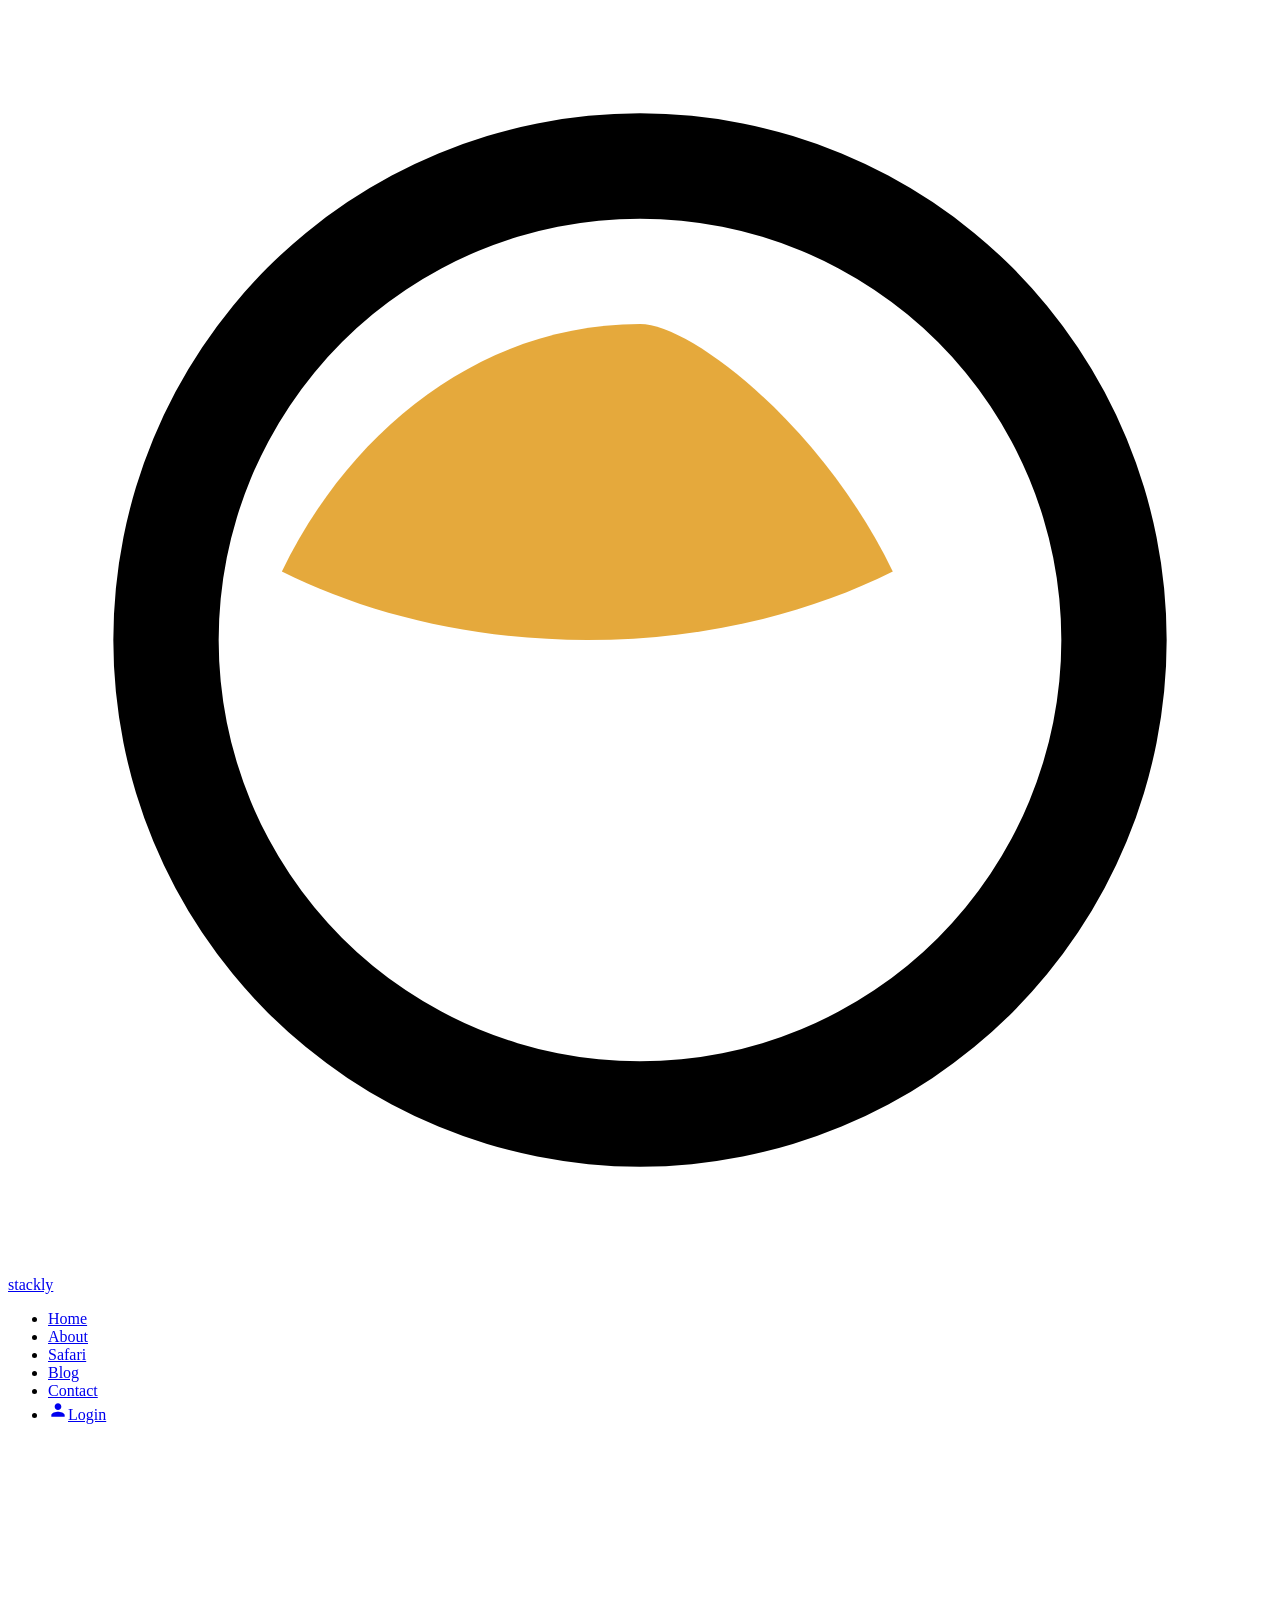
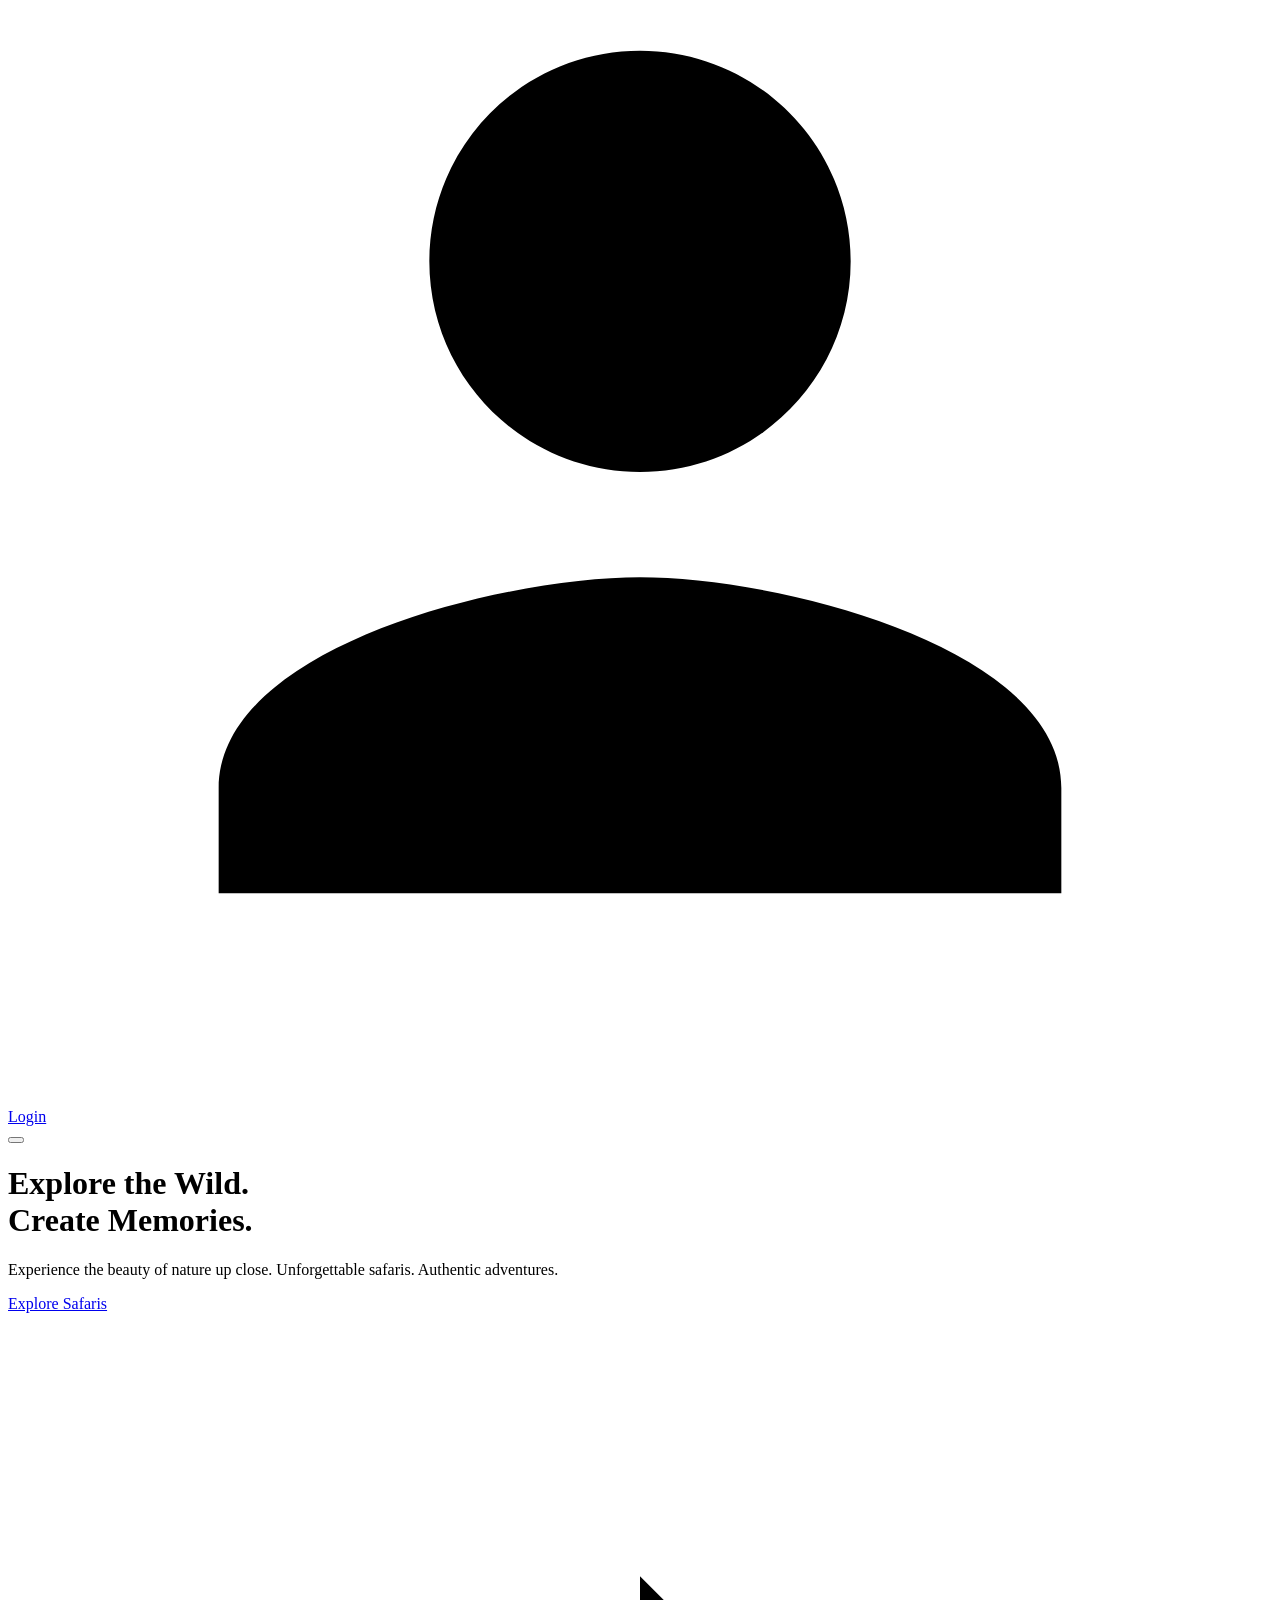
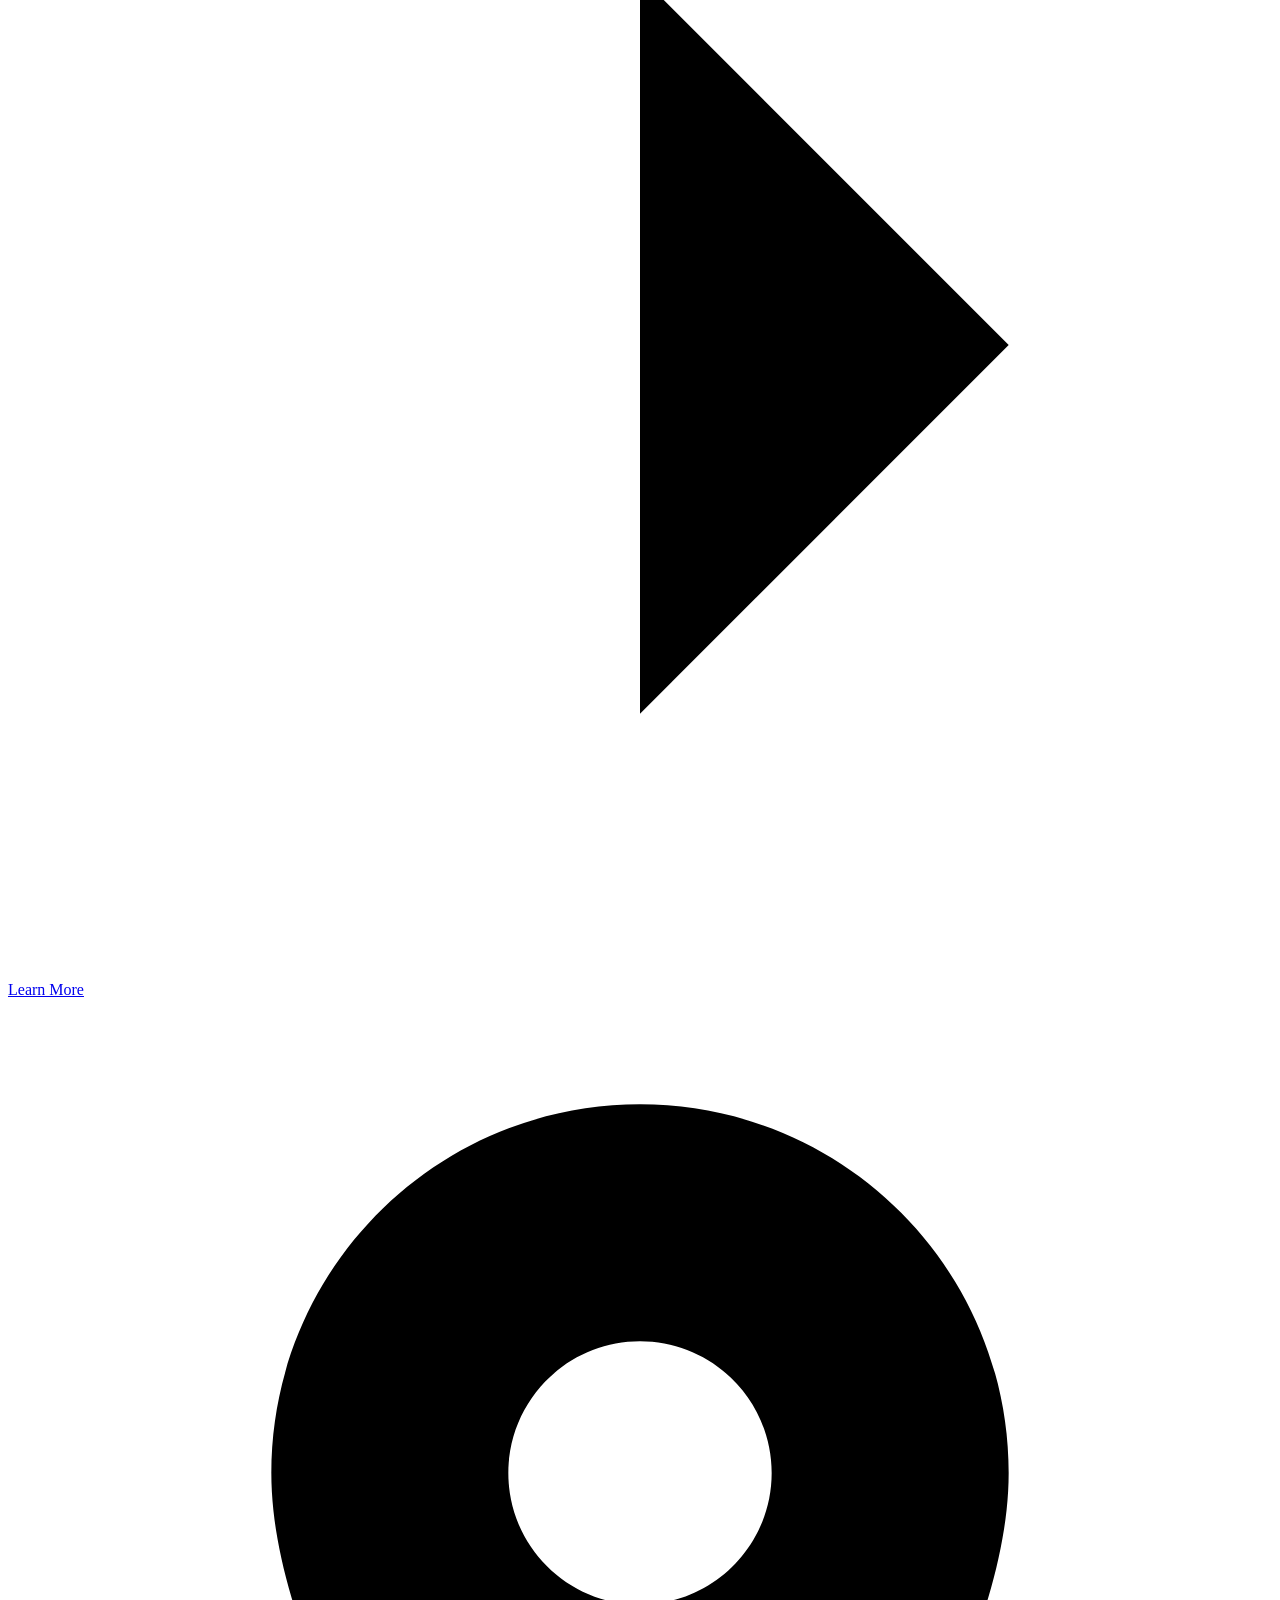
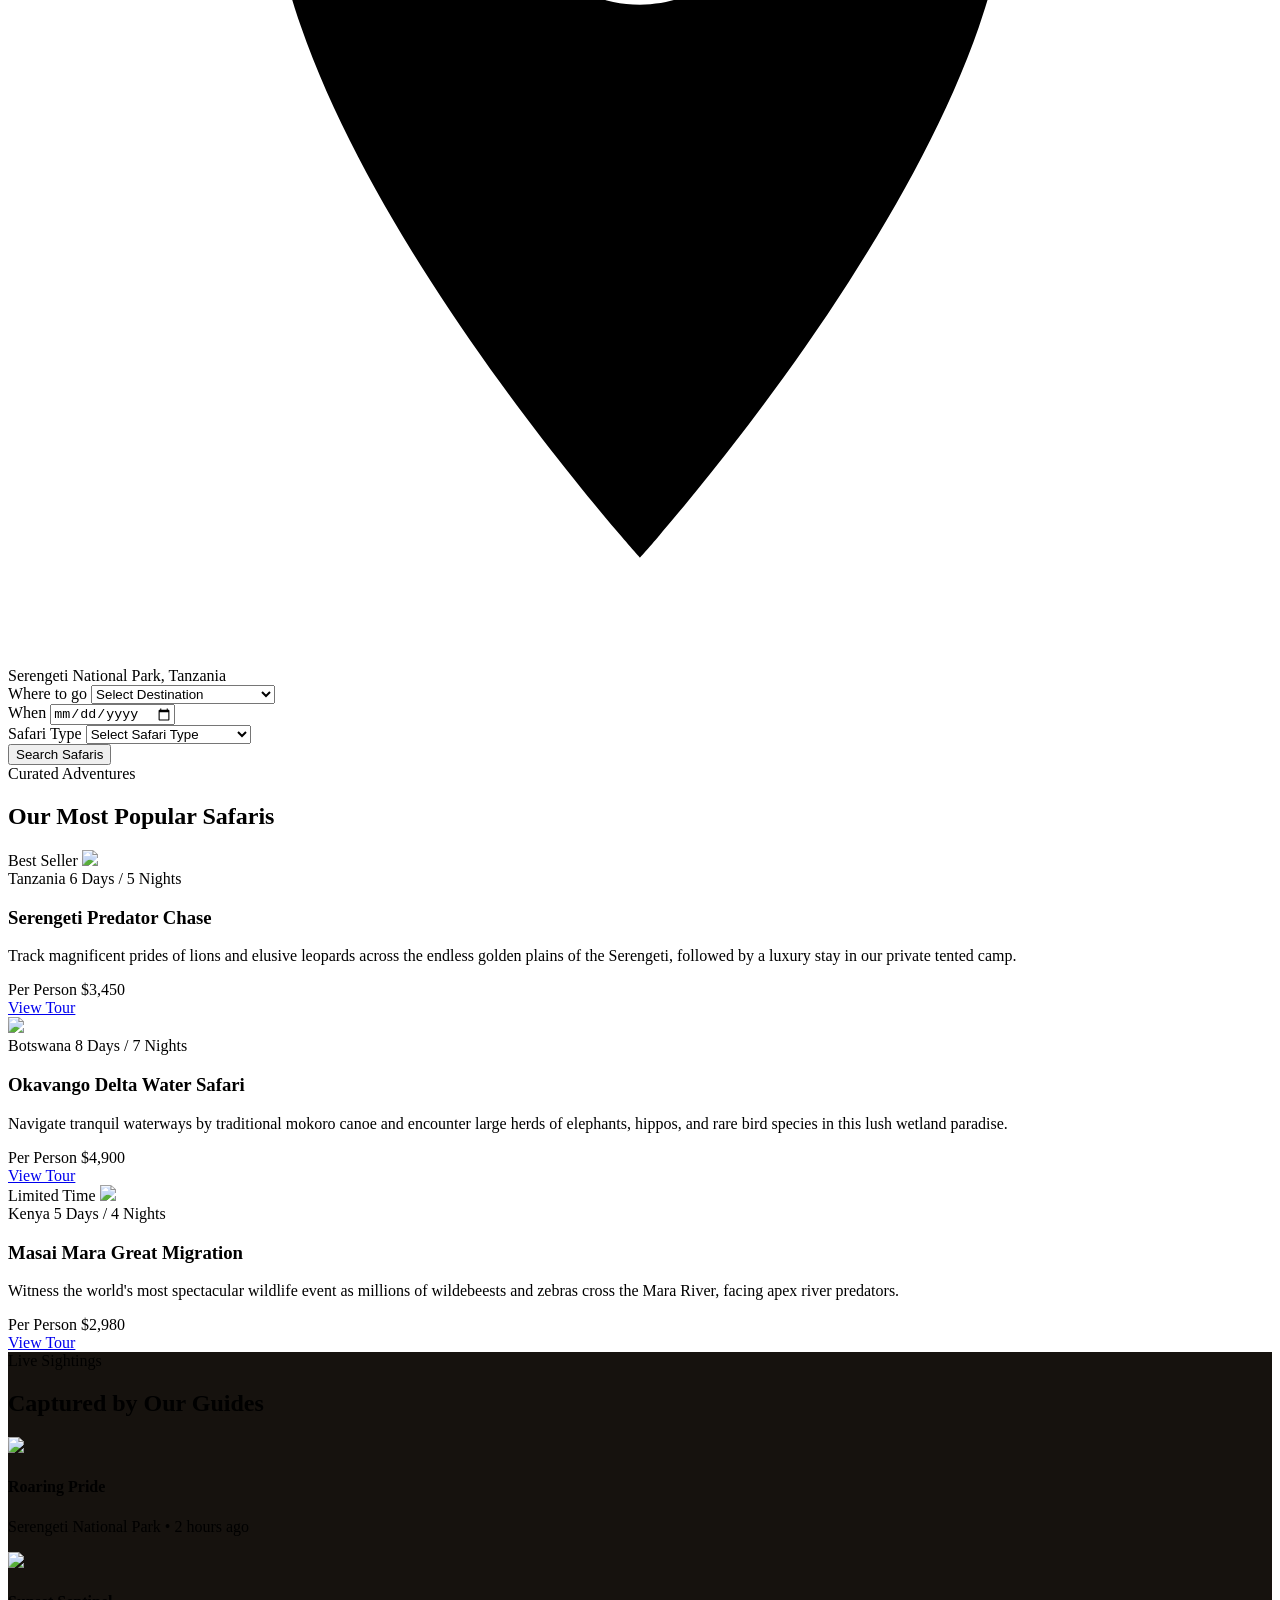
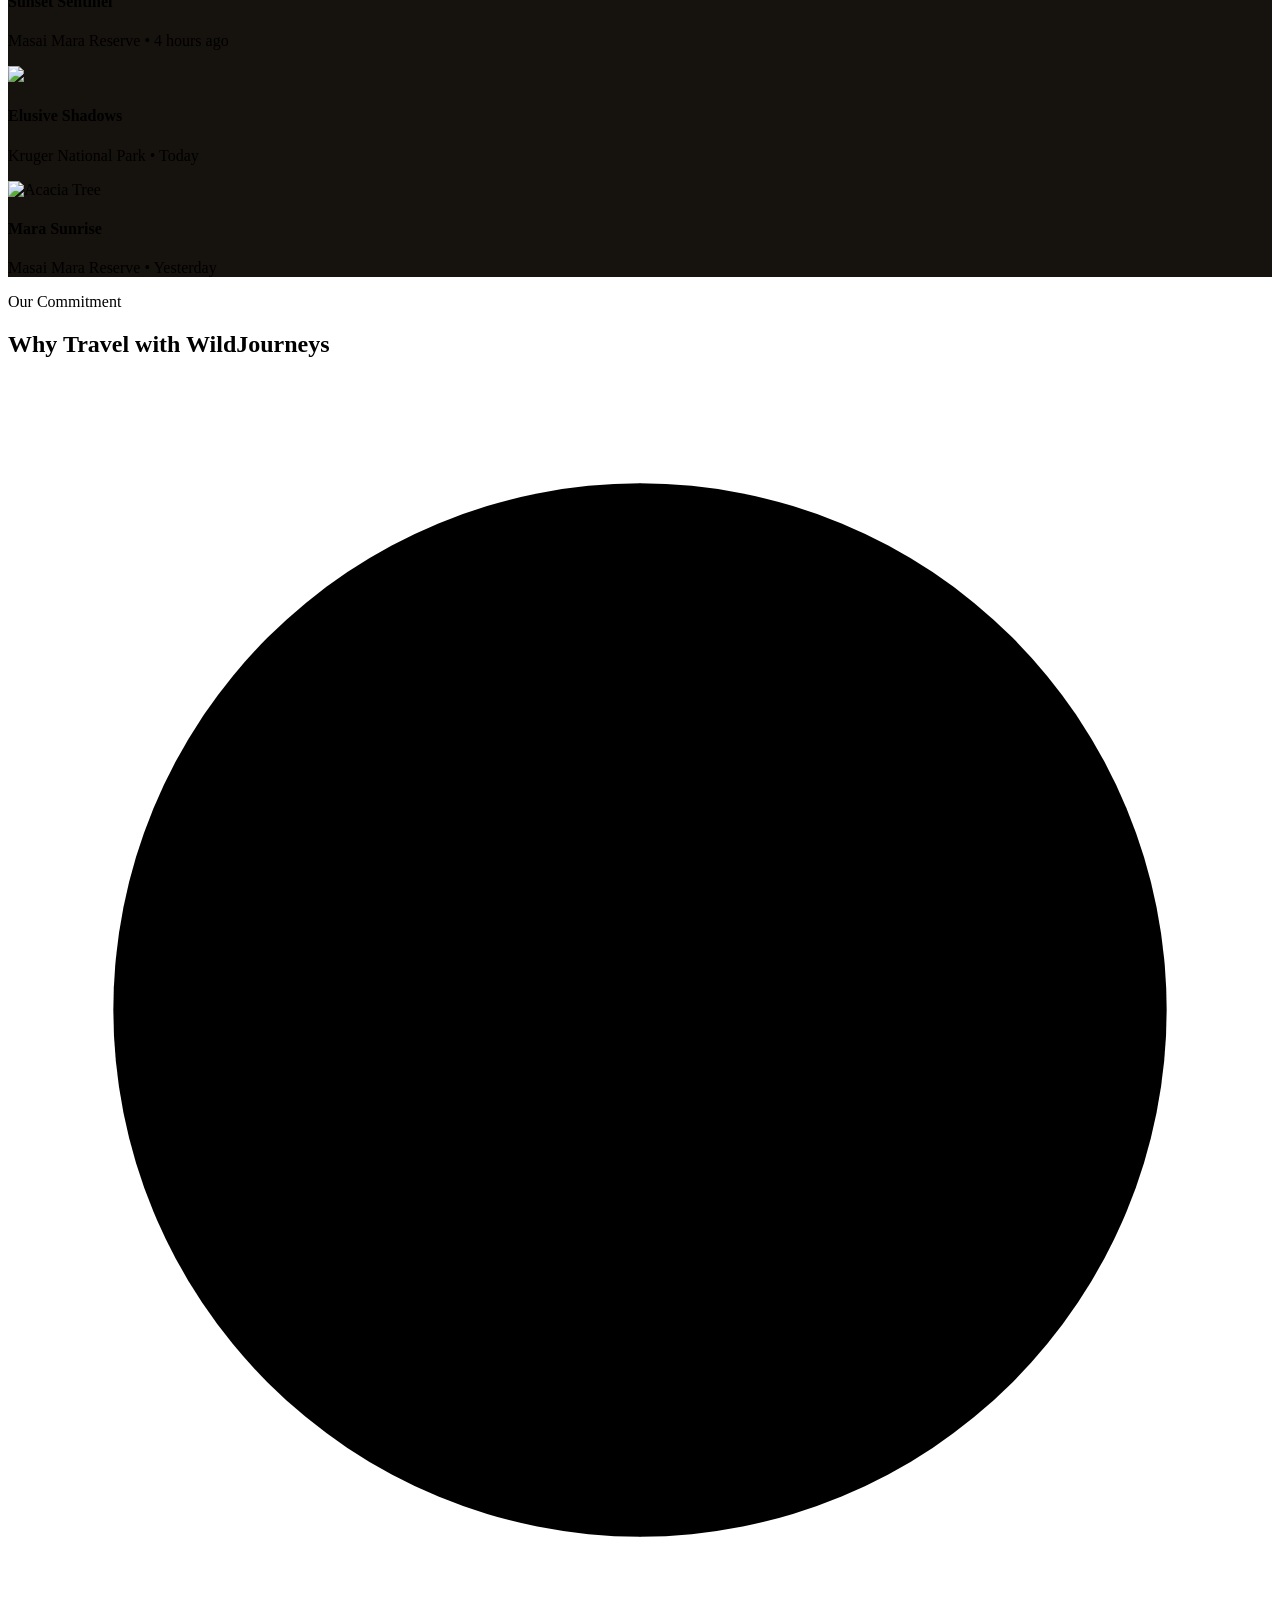
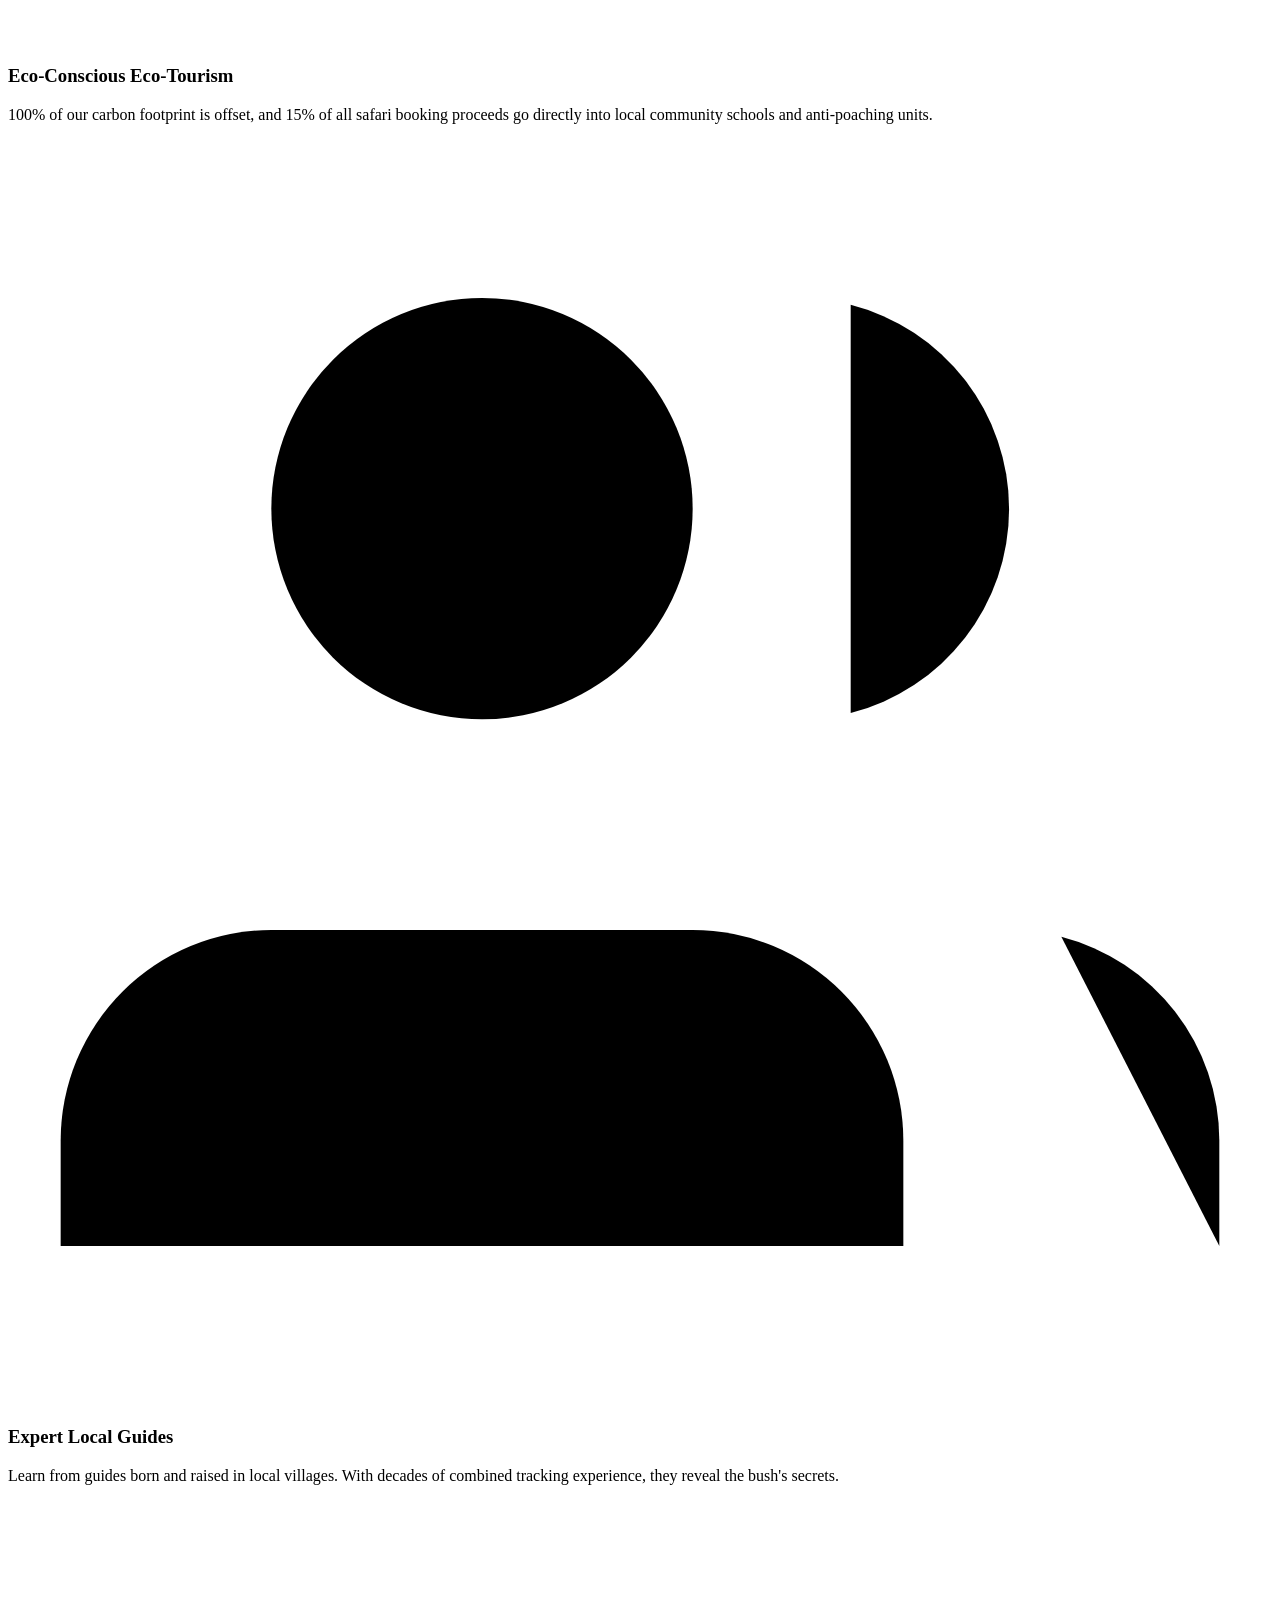
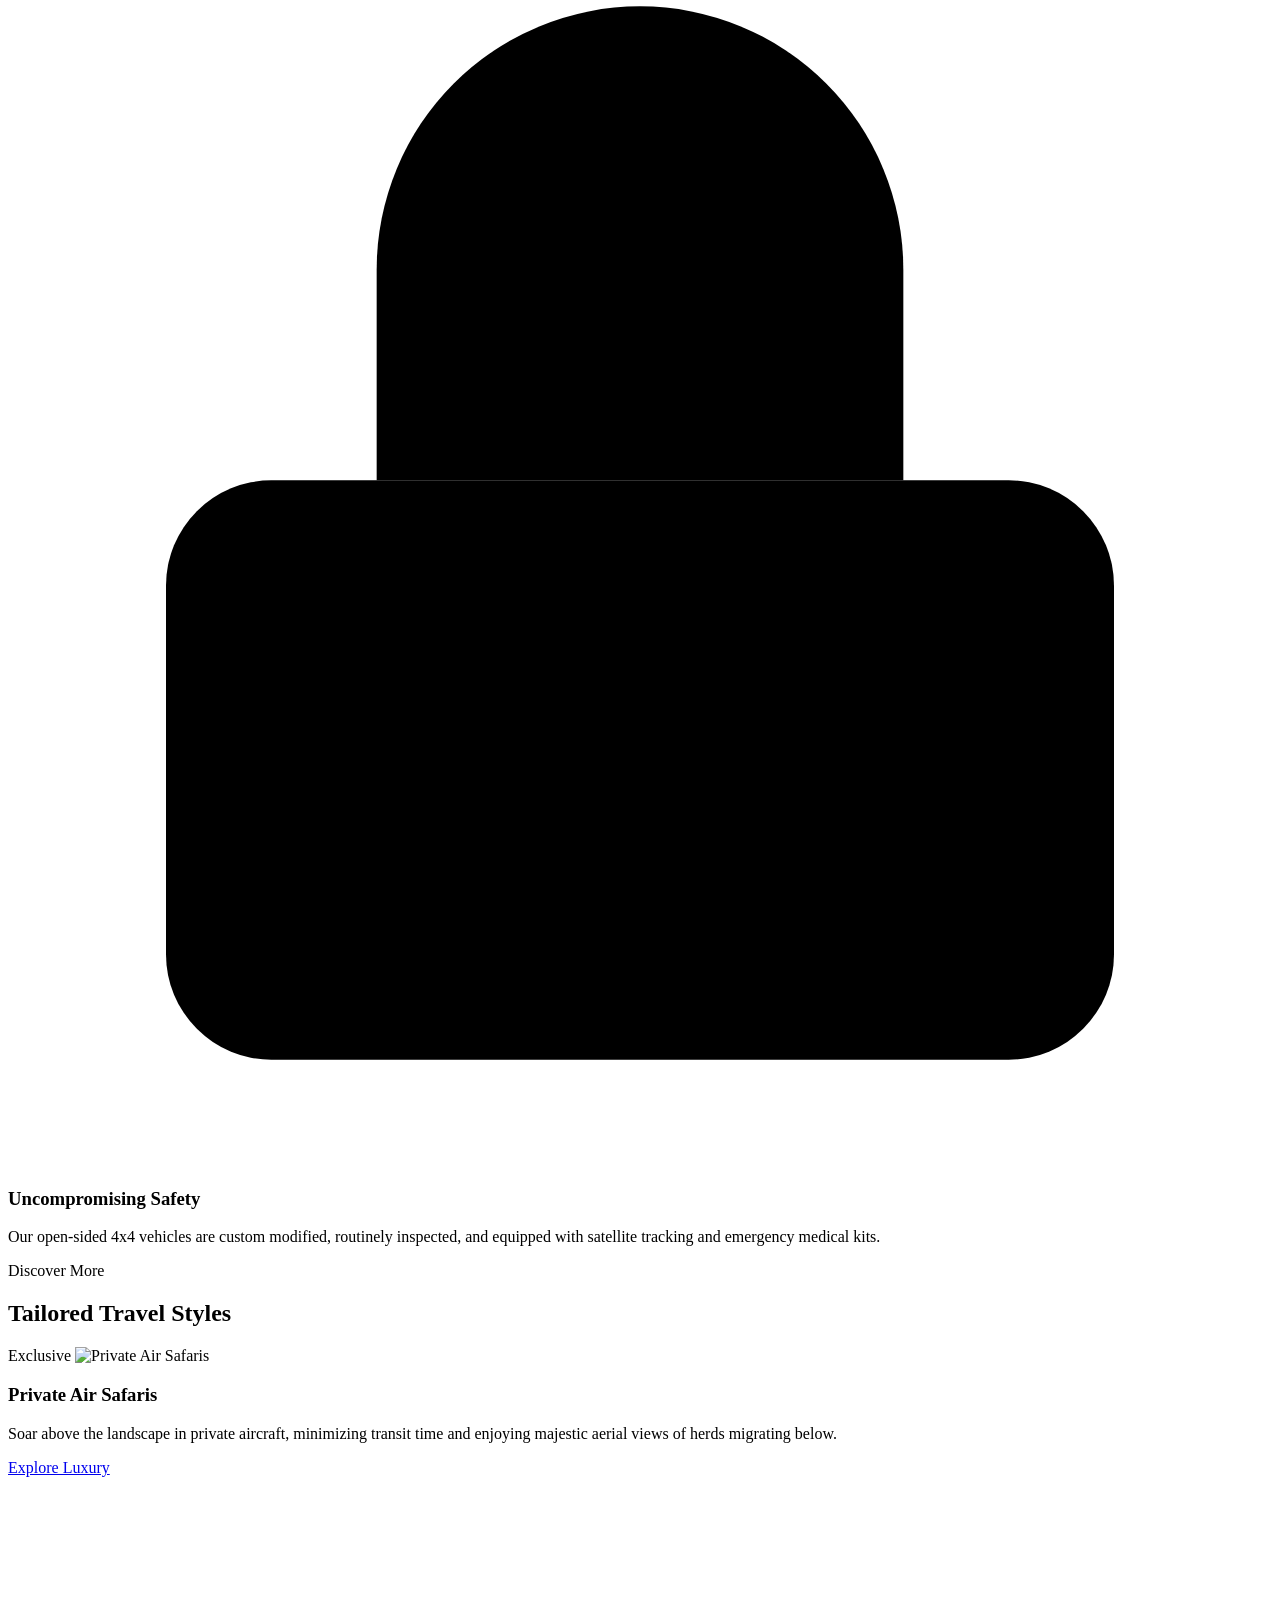
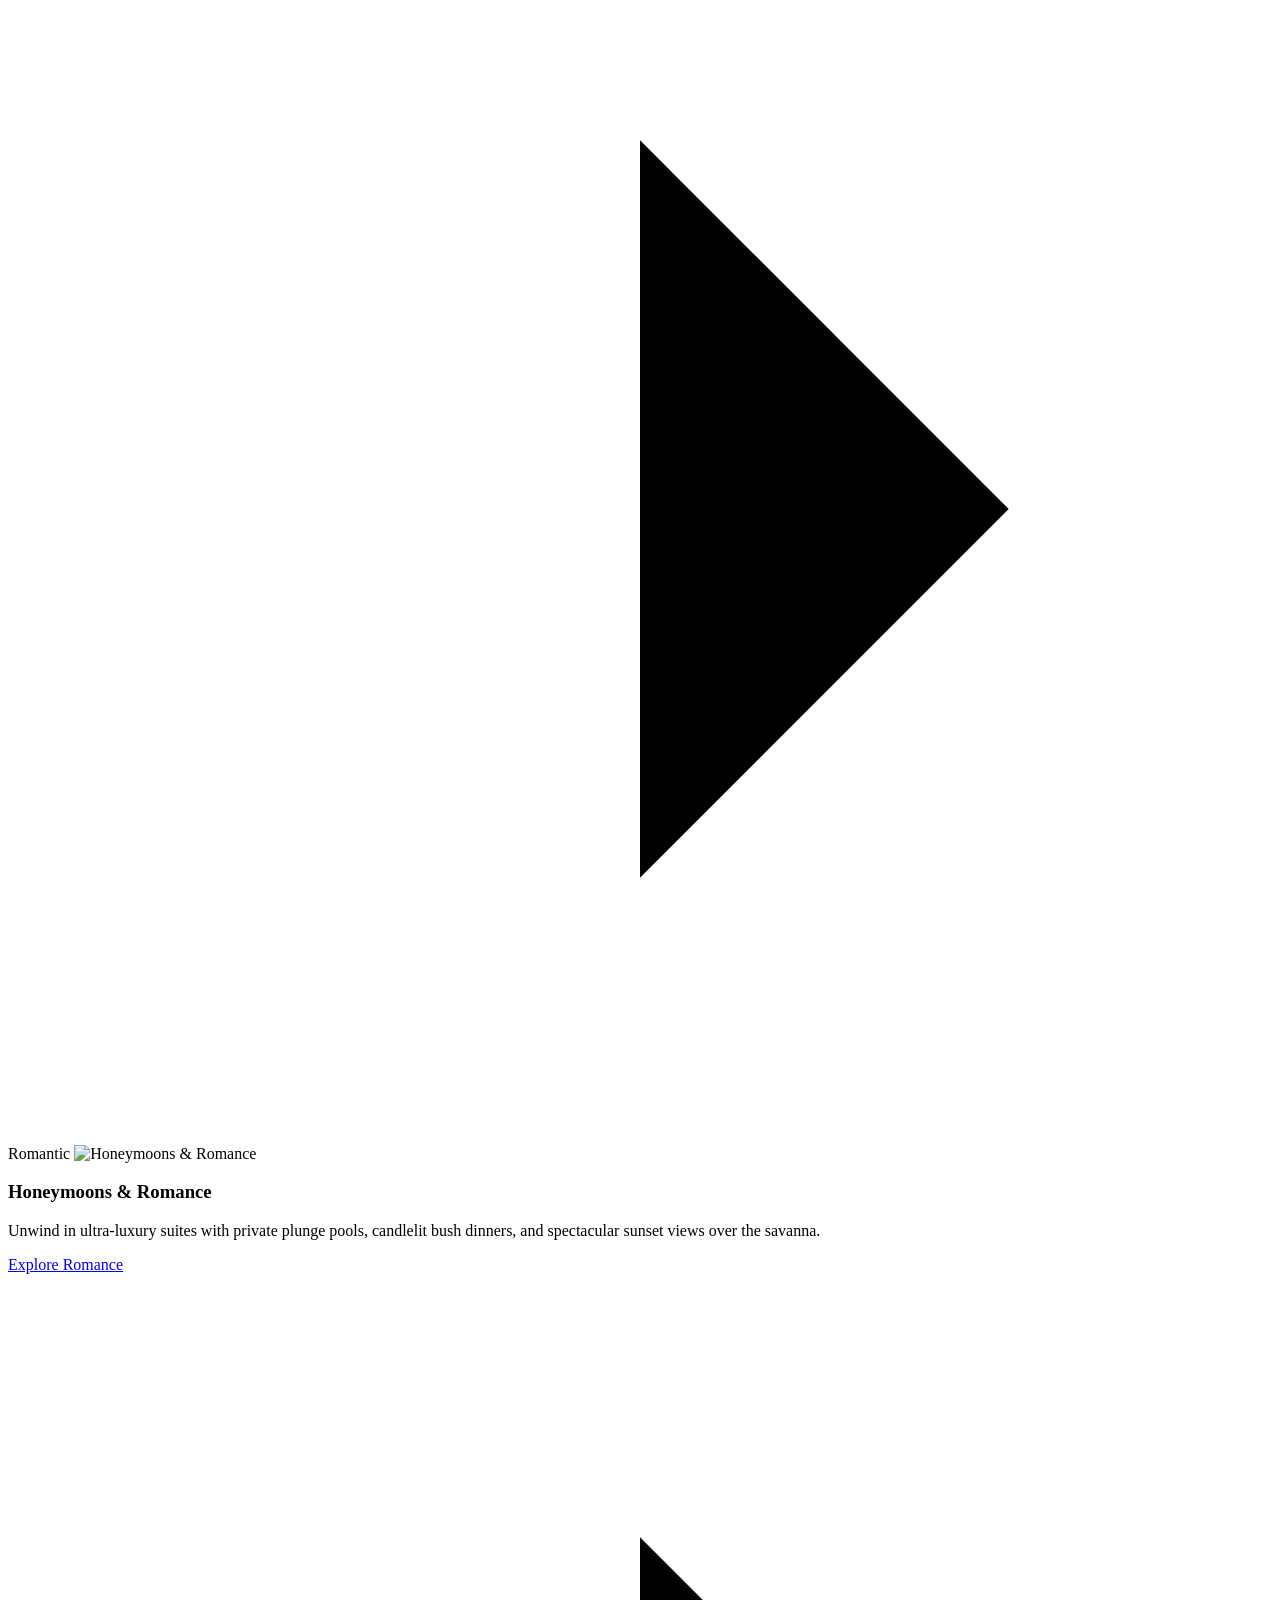
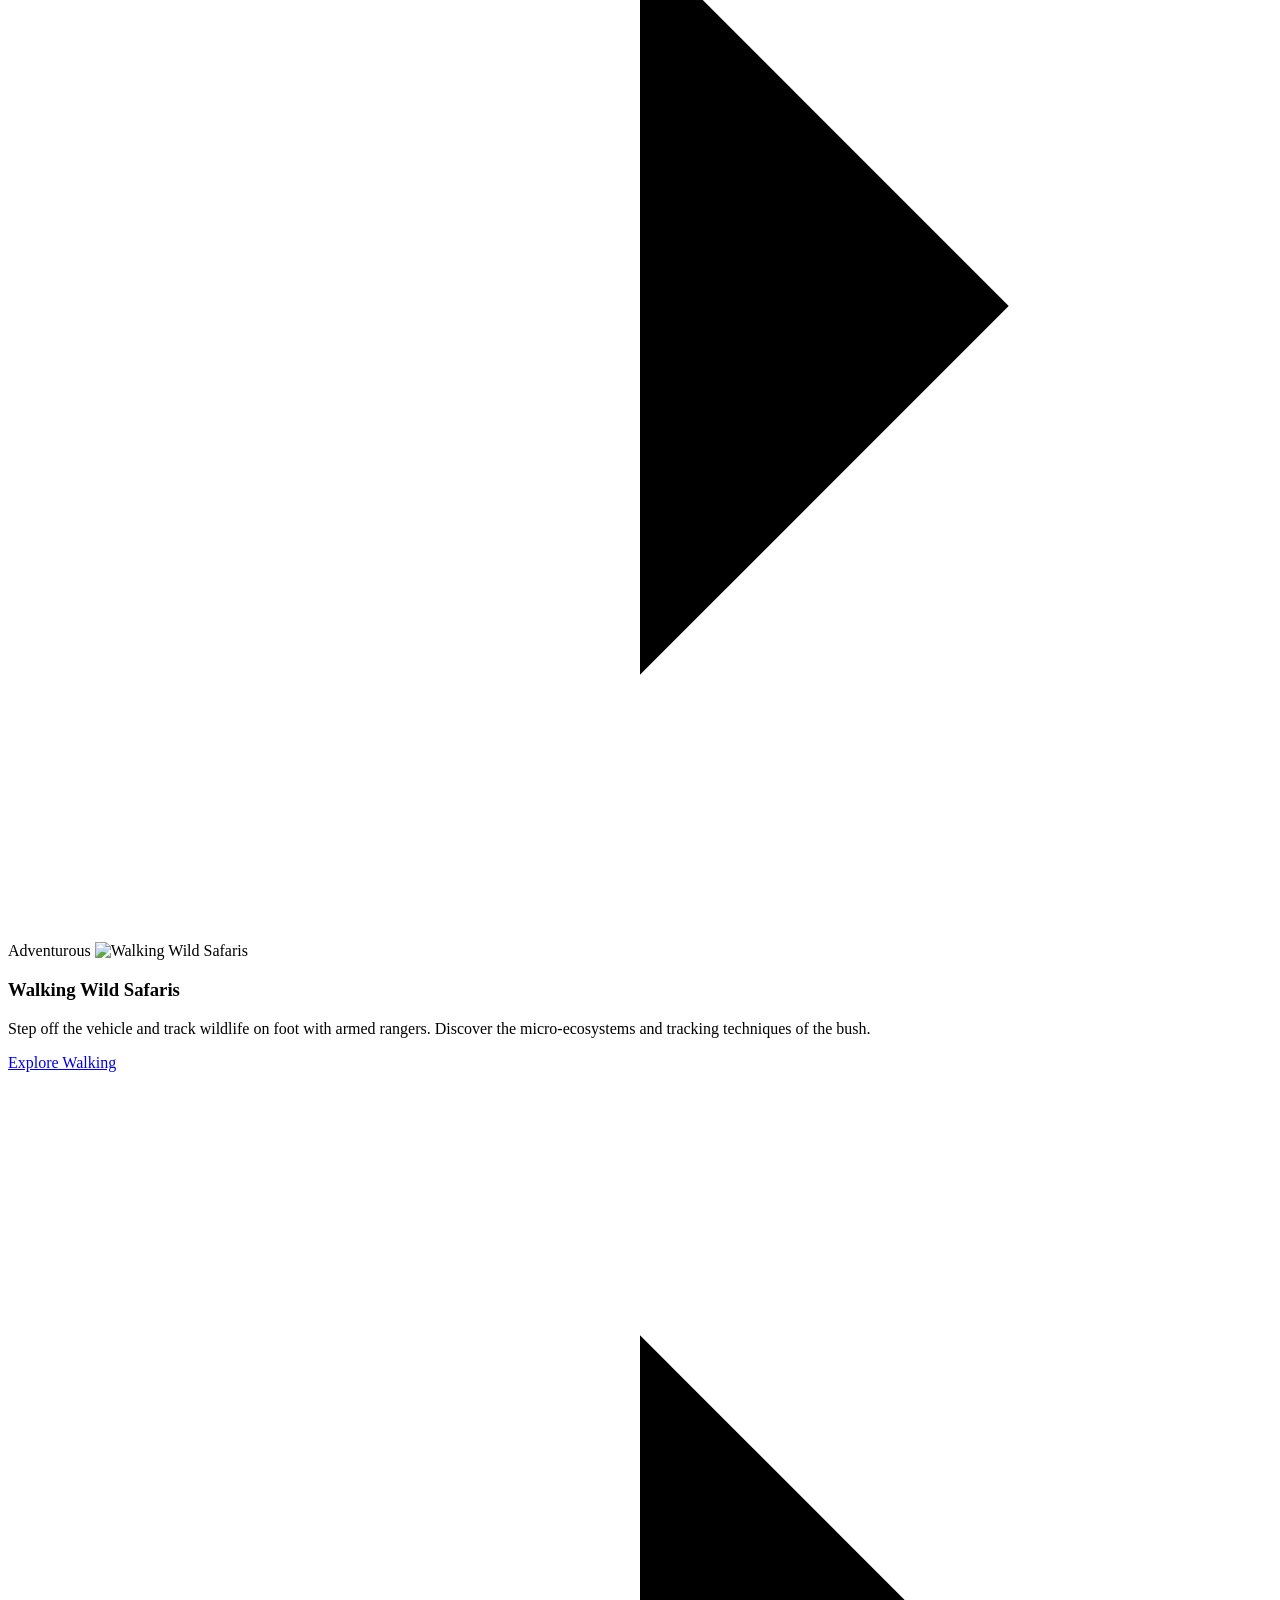
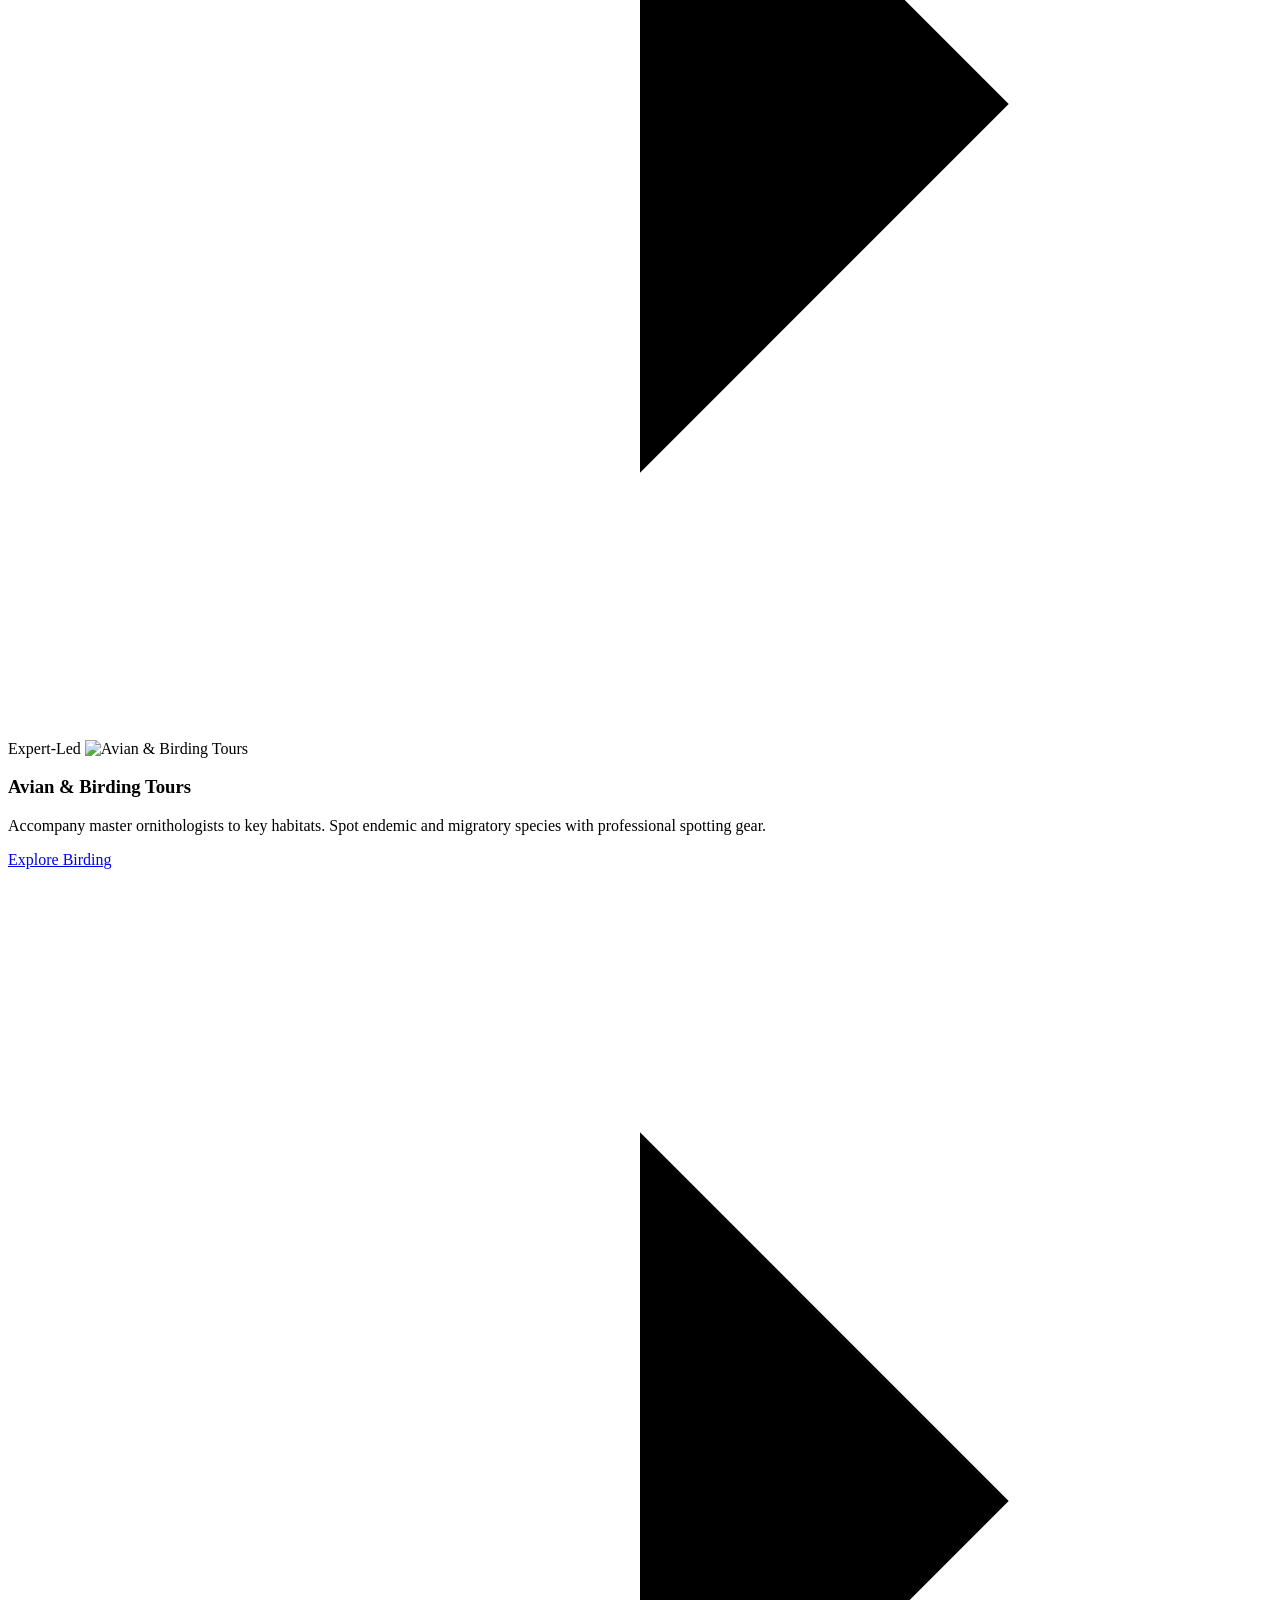
==== index.html @ c32ba334 "Add files via upload" ====
<!DOCTYPE html>
<html lang="en">
<head>
    <meta charset="UTF-8">
    <meta name="viewport" content="width=device-width, initial-scale=1.0">
    <meta name="description" content="Embark on unforgettable safari experiences with WildJourneys. Explore Serengeti, Kruger, and Masai Mara. Book your wildlife tourism adventure today.">
    <title>WildJourneys | Luxury Wildlife Safaris & Eco-Tourism</title>
    <link rel="stylesheet" href="css/index.css">
</head>
<body>

    <!-- Header Navbar -->
    <nav class="navbar">
        <a href="index.html" class="nav-brand">
            <svg class="brand-icon" viewBox="0 0 24 24">
                <path d="M12,2A10,10,0,0,0,2,12A10,10,0,0,0,12,22A10,10,0,0,0,22,12A10,10,0,0,0,12,2ZM12,4A8,8,0,0,1,20,12A8,8,0,0,1,12,20A8,8,0,0,1,4,12A8,8,0,0,1,12,4Z"/>
                <path d="M12,6C9,6,6.5,8,5.2,10.7C6.8,11.5,8.8,12,11,12C13.2,12,15.2,11.5,16.8,10.7C15.5,8,13,6,12,6Z" fill="#e5a93c"/>
            </svg>
            <span>stackly</span>
        </a>
        <ul class="nav-links">
            <li><a href="index.html" class="active">Home</a></li>
            <li><a href="about.html">About</a></li>
            <li><a href="safari.html">Safari</a></li>
            <li><a href="blog.html">Blog</a></li>
            <li><a href="contact.html">Contact</a></li>
            <li class="mobile-login"><a href="login.html" class="btn-login"><svg viewBox="0 0 24 24" width="20" height="20" fill="currentColor"><path d="M12 12c2.21 0 4-1.79 4-4s-1.79-4-4-4-4 1.79-4 4 1.79 4 4 4zm0 2c-2.67 0-8 1.34-8 4v2h16v-2c0-2.66-5.33-4-8-4z"/></svg><span>Login</span></a></li>
        </ul>
        <div class="nav-actions">
            <a href="login.html" class="btn-login">
                <svg viewBox="0 0 24 24">
                    <path d="M12 12c2.21 0 4-1.79 4-4s-1.79-4-4-4-4 1.79-4 4 1.79 4 4 4zm0 2c-2.67 0-8 1.34-8 4v2h16v-2c0-2.66-5.33-4-8-4z"/>
                </svg>
                <span>Login</span>
            </a>
        </div>
        <button class="menu-toggle" aria-label="Toggle Navigation">
            <span></span>
            <span></span>
            <span></span>
        </button>
    </nav>

    <!-- Hero Section -->
    <header class="hero">
        <div class="hero-content">
            <h1>Explore the Wild.<br>Create Memories.</h1>
            <p>Experience the beauty of nature up close. Unforgettable safaris. Authentic adventures.</p>
            <div class="hero-buttons">
                <a href="404.html" class="btn-primary">
                    <span>Explore Safaris</span>
                    <svg viewBox="0 0 24 24">
                        <line x1="5" y1="12" x2="19" y2="12"></line>
                        <polyline points="12 5 19 12 12 19"></polyline>
                    </svg>
                </a>
                <a href="404.html" class="btn-secondary">Learn More</a>
            </div>
        </div>
        <div class="hero-location">
            <svg viewBox="0 0 24 24">
                <path d="M12 2C8.13 2 5 5.13 5 9c0 5.25 7 13 7 13s7-7.75 7-13c0-3.87-3.13-7-7-7zm0 9.5c-1.38 0-2.5-1.12-2.5-2.5s1.12-2.5 2.5-2.5 2.5 1.12 2.5 2.5-1.12 2.5-2.5 2.5z"/>
            </svg>
            <span>Serengeti National Park, Tanzania</span>
        </div>
    </header>

    <!-- Booking Widget Section -->
    <div class="booking-widget-container">
        <form class="booking-widget" action="safari.html" method="GET">
            <div class="form-group">
                <label for="destination">Where to go</label>
                <select id="destination" name="destination">
                    <option value="">Select Destination</option>
                    <option value="serengeti">Serengeti, Tanzania</option>
                    <option value="kruger">Kruger, South Africa</option>
                    <option value="masaimara">Masai Mara, Kenya</option>
                    <option value="okavango">Okavango Delta, Botswana</option>
                </select>
            </div>
            <div class="form-group">
                <label for="date">When</label>
                <input type="date" id="date" name="date">
            </div>
            <div class="form-group">
                <label for="safari-type">Safari Type</label>
                <select id="safari-type" name="type">
                    <option value="">Select Safari Type</option>
                    <option value="photography">Photography Safari</option>
                    <option value="luxury">Luxury Lodge</option>
                    <option value="family">Family Adventure</option>
                    <option value="camping">Classic Mobile Camping</option>
                </select>
            </div>
            <button type="submit" class="btn-submit">Search Safaris</button>
        </form>
    </div>

    <!-- Featured Safaris -->
    <section class="featured-safaris">
        <div class="section-header">
            <span class="subtitle">Curated Adventures</span>
            <h2>Our Most Popular Safaris</h2>
        </div>
        <div class="safari-grid">
            <!-- Safari Card 1 -->
            <div class="safari-card">
                <div class="card-img-wrapper">
                    <span class="card-badge">Best Seller</span>
                    <img src="assets/opt_Elusive_Shadows_b9e1749f.webp">
                </div>
                <div class="card-info">
                    <div class="card-meta">
                        <span>Tanzania</span>
                        <span>6 Days / 5 Nights</span>
                    </div>
                    <h3>Serengeti Predator Chase</h3>
                    <p>Track magnificent prides of lions and elusive leopards across the endless golden plains of the Serengeti, followed by a luxury stay in our private tented camp.</p>
                    <div class="card-footer">
                        <div class="card-price">
                            <span class="price-label">Per Person</span>
                            <span class="price-value">$3,450</span>
                        </div>
                        <a href="safari.html?id=serengeti" class="btn-card">View Tour</a>
                    </div>
                </div>
            </div>
            <!-- Safari Card 2 -->
            <div class="safari-card">
                <div class="card-img-wrapper">
                    <img src="assets/opt_Elephant_3dfd2529.webp">
                </div>
                <div class="card-info">
                    <div class="card-meta">
                        <span>Botswana</span>
                        <span>8 Days / 7 Nights</span>
                    </div>
                    <h3>Okavango Delta Water Safari</h3>
                    <p>Navigate tranquil waterways by traditional mokoro canoe and encounter large herds of elephants, hippos, and rare bird species in this lush wetland paradise.</p>
                    <div class="card-footer">
                        <div class="card-price">
                            <span class="price-label">Per Person</span>
                            <span class="price-value">$4,900</span>
                        </div>
                        <a href="safari.html?id=okavango" class="btn-card">View Tour</a>
                    </div>
                </div>
            </div>
            <!-- Safari Card 3 -->
            <div class="safari-card">
                <div class="card-img-wrapper">
                    <span class="card-badge">Limited Time</span>
                    <img src="assets/opt_home.1_329f6bbb.webp">
                </div>
                <div class="card-info">
                    <div class="card-meta">
                        <span>Kenya</span>
                        <span>5 Days / 4 Nights</span>
                    </div>
                    <h3>Masai Mara Great Migration</h3>
                    <p>Witness the world's most spectacular wildlife event as millions of wildebeests and zebras cross the Mara River, facing apex river predators.</p>
                    <div class="card-footer">
                        <div class="card-price">
                            <span class="price-label">Per Person</span>
                            <span class="price-value">$2,980</span>
                        </div>
                        <a href="safari.html?id=masaimara" class="btn-card">View Tour</a>
                    </div>
                </div>
            </div>
        </div>
    </section>

    <!-- Recent Sightings Gallery -->
    <section class="sightings-gallery" style="background-color: #16120e;">
        <div class="section-header">
            <span class="subtitle">Live Sightings</span>
            <h2>Captured by Our Guides</h2>
        </div>
        <div class="gallery-container">
            <div class="gallery-card">
                <img src="assets/opt_lion_9933a657.webp">
                <div class="gallery-card-overlay">
                    <h4>Roaring Pride</h4>
                    <p>Serengeti National Park • 2 hours ago</p>
                </div>
            </div>
            <div class="gallery-card">
                <img src="assets/opt_Sunset_Sentinel_2d817c9a.webp">
                <div class="gallery-card-overlay">
                    <h4>Sunset Sentinel</h4>
                    <p>Masai Mara Reserve • 4 hours ago</p>
                </div>
            </div>
            <div class="gallery-card">
                <img src="assets/opt_small-elephant_58def434.webp">
                <div class="gallery-card-overlay">
                    <h4>Elusive Shadows</h4>
                    <p>Kruger National Park • Today</p>
                </div>
            </div>
            <div class="gallery-card">
                <img src="assets/opt_photo-1502082553048-f009c37129b9_1f0c27c3.webp" alt="Acacia Tree">
                <div class="gallery-card-overlay">
                    <h4>Mara Sunrise</h4>
                    <p>Masai Mara Reserve • Yesterday</p>
                </div>
            </div>
        </div>
    </section>

    <!-- Why Choose Us / Features -->
    <section class="why-us">
        <div class="section-header">
            <span class="subtitle">Our Commitment</span>
            <h2>Why Travel with WildJourneys</h2>
        </div>
        <div class="features-grid">
            <div class="feature-box">
                <div class="feature-icon-wrapper">
                    <svg viewBox="0 0 24 24">
                        <circle cx="12" cy="12" r="10"></circle>
                        <path d="M12 2a15.3 15.3 0 0 1 4 10 15.3 15.3 0 0 1-4 10 15.3 15.3 0 0 1-4-10 15.3 15.3 0 0 1 4-10z"></path>
                        <path d="M2 12h20"></path>
                    </svg>
                </div>
                <h3>Eco-Conscious Eco-Tourism</h3>
                <p>100% of our carbon footprint is offset, and 15% of all safari booking proceeds go directly into local community schools and anti-poaching units.</p>
            </div>
            <div class="feature-box">
                <div class="feature-icon-wrapper">
                    <svg viewBox="0 0 24 24">
                        <path d="M17 21v-2a4 4 0 0 0-4-4H5a4 4 0 0 0-4 4v2"></path>
                        <circle cx="9" cy="7" r="4"></circle>
                        <path d="M23 21v-2a4 4 0 0 0-3-3.87"></path>
                        <path d="M16 3.13a4 4 0 0 1 0 7.75"></path>
                    </svg>
                </div>
                <h3>Expert Local Guides</h3>
                <p>Learn from guides born and raised in local villages. With decades of combined tracking experience, they reveal the bush's secrets.</p>
            </div>
            <div class="feature-box">
                <div class="feature-icon-wrapper">
                    <svg viewBox="0 0 24 24">
                        <rect x="3" y="11" width="18" height="11" rx="2" ry="2"></rect>
                        <path d="M7 11V7a5 5 0 0 1 10 0v4"></path>
                    </svg>
                </div>
                <h3>Uncompromising Safety</h3>
                <p>Our open-sided 4x4 vehicles are custom modified, routinely inspected, and equipped with satellite tracking and emergency medical kits.</p>
            </div>
        </div>
    </section>

    <!-- Tailored Travel Styles Section -->
    <section class="more-experiences" id="more-experiences">
        <div class="section-header">
            <span class="subtitle">Discover More</span>
            <h2>Tailored Travel Styles</h2>
        </div>
        <div class="experience-grid">
            <!-- Experience Card 1 -->
            <div class="experience-card">
                <div class="exp-img-wrapper">
                    <span class="exp-badge">Exclusive</span>
                    <img src="assets/opt_photo-1540962351504-03099e0a754b_58f34fea.webp" alt="Private Air Safaris">
                </div>
                <div class="exp-content">
                    <h3>Private Air Safaris</h3>
                    <p>Soar above the landscape in private aircraft, minimizing transit time and enjoying majestic aerial views of herds migrating below.</p>
                    <a href="safari.html?type=luxury" class="btn-text">
                        <span>Explore Luxury</span>
                        <svg viewBox="0 0 24 24">
                            <line x1="5" y1="12" x2="19" y2="12"></line>
                            <polyline points="12 5 19 12 12 19"></polyline>
                        </svg>
                    </a>
                </div>
            </div>
            <!-- Experience Card 2 -->
            <div class="experience-card">
                <div class="exp-img-wrapper">
                    <span class="exp-badge">Romantic</span>
                    <img src="assets/opt_photo-1566073771259-6a8506099945_143965fd.webp" alt="Honeymoons & Romance">
                </div>
                <div class="exp-content">
                    <h3>Honeymoons & Romance</h3>
                    <p>Unwind in ultra-luxury suites with private plunge pools, candlelit bush dinners, and spectacular sunset views over the savanna.</p>
                    <a href="safari.html?type=luxury" class="btn-text">
                        <span>Explore Romance</span>
                        <svg viewBox="0 0 24 24">
                            <line x1="5" y1="12" x2="19" y2="12"></line>
                            <polyline points="12 5 19 12 12 19"></polyline>
                        </svg>
                    </a>
                </div>
            </div>
            <!-- Experience Card 3 -->
            <div class="experience-card">
                <div class="exp-img-wrapper">
                    <span class="exp-badge">Adventurous</span>
                    <img src="assets/opt_photo-1501555088652-021faa106b9b_5cddd760.webp" alt="Walking Wild Safaris">
                </div>
                <div class="exp-content">
                    <h3>Walking Wild Safaris</h3>
                    <p>Step off the vehicle and track wildlife on foot with armed rangers. Discover the micro-ecosystems and tracking techniques of the bush.</p>
                    <a href="safari.html?type=family" class="btn-text">
                        <span>Explore Walking</span>
                        <svg viewBox="0 0 24 24">
                            <line x1="5" y1="12" x2="19" y2="12"></line>
                            <polyline points="12 5 19 12 12 19"></polyline>
                        </svg>
                    </a>
                </div>
            </div>
            <!-- Experience Card 4 -->
            <div class="experience-card">
                <div class="exp-img-wrapper">
                    <span class="exp-badge">Expert-Led</span>
                    <img src="assets/opt_photo-1444464666168-49d633b86797_c12252d3.webp" alt="Avian & Birding Tours">
                </div>
                <div class="exp-content">
                    <h3>Avian & Birding Tours</h3>
                    <p>Accompany master ornithologists to key habitats. Spot endemic and migratory species with professional spotting gear.</p>
                    <a href="safari.html?type=photography" class="btn-text">
                        <span>Explore Birding</span>
                        <svg viewBox="0 0 24 24">
                            <line x1="5" y1="12" x2="19" y2="12"></line>
                            <polyline points="12 5 19 12 12 19"></polyline>
                        </svg>
                    </a>
                </div>
            </div>
        </div>
    </section>

    <!-- Testimonials Section -->
    <section class="testimonials" style="background-color: #16120e;">
        <div class="section-header">
            <span class="subtitle">Guest Stories</span>
            <h2>Memories That Last a Lifetime</h2>
        </div>
        <div class="testimonial-container">
            <div class="testimonial-slide">
                <p class="testimonial-quote">"The sunset game drive in the Serengeti was purely magical. Our guide knew exactly where to position the vehicle for the perfect shot of a leopard walking down a tree. An experience we will never forget."</p>
                <div class="testimonial-author">
                    <img src="assets/uifaces-popular-avatar (3) (1).webp" alt="Sarah & David" class="author-img">
                    <span class="author-name">Sarah &amp; David Mitchell</span>
                    <span class="author-role">Travel Photographers • London, UK</span>
                </div>
            </div>
        </div>
    </section>

    <!-- Footer -->
    <footer>
        <div class="footer-grid">
            <div class="footer-col brand">
                <h4>stackly</h4>
                <p>Creating immersive, authentic wildlife adventures that protect our planet's wild spaces and support indigenous communities.</p>
                <div class="social-links">
                    <a href="#" aria-label="Facebook">
                        <svg viewBox="0 0 24 24"><path d="M18.77,7.46H14.5v-1.9c0-.9.6-1.1,1-1.1h3V.27l-4.2-.08c-4.7,0-5.8,3.5-5.8,5.7v1.6H5v4.6H8.5v12h5.3v-12h3.9l.5-4.6Z"/></svg>
                    </a>
                    <a href="#" aria-label="Instagram">
                        <svg viewBox="0 0 24 24"><path d="M12,2.16c3.2,0,3.58,0,4.85.07,3.26.15,4.72,1.63,4.87,4.87,0,1.27.07,1.64.07,4.85s0,3.58-.07,4.85c-.15,3.23-1.61,4.71-4.87,4.87-1.27.07-1.64.07-4.85.07s-3.58,0-4.85-.07c-3.26-.15-4.72-1.63-4.87-4.87,0-1.27-.07-1.64-.07-4.85s0-3.58.07-4.85C2.45,3.87,3.91,2.39,7.15,2.23,8.42,2.17,8.8,2.16,12,2.16M12,0C8.74,0,8.33,0,7.05.07a12,12,0,0,0-4,1A8.25,8.25,0,0,0,.78,3.31,12,12,0,0,0,0,7.05C0,8.33,0,8.74,0,12s0,3.67.07,4.95a12,12,0,0,0,1,4,8.25,8.25,0,0,0,2.24,2.24,12,12,0,0,0,4,.78C8.33,24,8.74,24,12,24s3.67,0,4.95-.07a12,12,0,0,0,4-1a8.29,8.29,0,0,0,2.24-2.24,12,12,0,0,0,.78-4C24,15.67,24,15.26,24,12s0-3.67-.07-4.95a12,12,0,0,0-1-4,8.29,8.29,0,0,0-2.24-2.24,12,12,0,0,0-4-.78C15.67,0,15.26,0,12,0Z"/><path d="M12,5.83A6.17,6.17,0,1,0,18.17,12,6.17,6.17,0,0,0,12,5.83ZM12,16a4,4,0,1,1,4-4A4,4,0,0,1,12,16Z"/><circle cx="18.4" cy="5.6" r="1.43"/></svg>
                    </a>
                    <a href="#" aria-label="YouTube">
                        <svg viewBox="0 0 24 24"><path d="M23.5,6.2A3,3,0,0,0,21.4,4.1C19.5,3.6,12,3.6,12,3.6s-7.5,0-9.4.5A3,3,0,0,0,.5,6.2C0,8.1,0,12,0,12s0,3.9.5,5.8a3,3,0,0,0,2.1,2.1c1.9.5,9.4.5,9.4.5s7.5,0,9.4-.5a3,3,0,0,0,2.1-2.1C24,15.9,24,12,24,12S24,8.1,23.5,6.2ZM9.5,15.5V8.5L15.8,12Z"/></svg>
                    </a>
                </div>
            </div>
            <div class="footer-col">
                <h4>Destinations</h4>
                <ul>
                    <li><a href="404.html">Serengeti, Tanzania</a></li>
                    <li><a href="404.html">Masai Mara, Kenya</a></li>
                    <li><a href="404.html">Kruger, South Africa</a></li>
                    <li><a href="404.html">Okavango, Botswana</a></li>
                </ul>
            </div>
            <div class="footer-col">
                <h4>Quick Links</h4>
                <ul>
                    <li><a href="404.html">Our Story</a></li>
                    <li><a href="404.html">Safari Packages</a></li>
                    <li><a href="404.html">Travel Journal</a></li>
                    <li><a href="404.html">Contact Us</a></li>
                </ul>
            </div>
            <div class="footer-col">
                <h4>Join the Pride</h4>
                <div class="newsletter-form">
                    <p>Subscribe for rare wildlife updates, early-bird package alerts, and conservation news.</p>
                    <div class="newsletter-input-group">
                        <input type="email" placeholder="Your Email Address" aria-label="Email address">
                        <button type="submit">Join</button>
                    </div>
                </div>
            </div>
        </div>
        <div class="footer-bottom">
            <p>&copy; 2026 stackly WildJourneys. All rights reserved.</p>
            <div class="footer-bottom-links">
                <a href="#">Privacy Policy</a>
                <a href="#">Terms &amp; Conditions</a>
            </div>
        </div>
    </footer>

    <script src="js/script.js"></script>
</body>
</html>
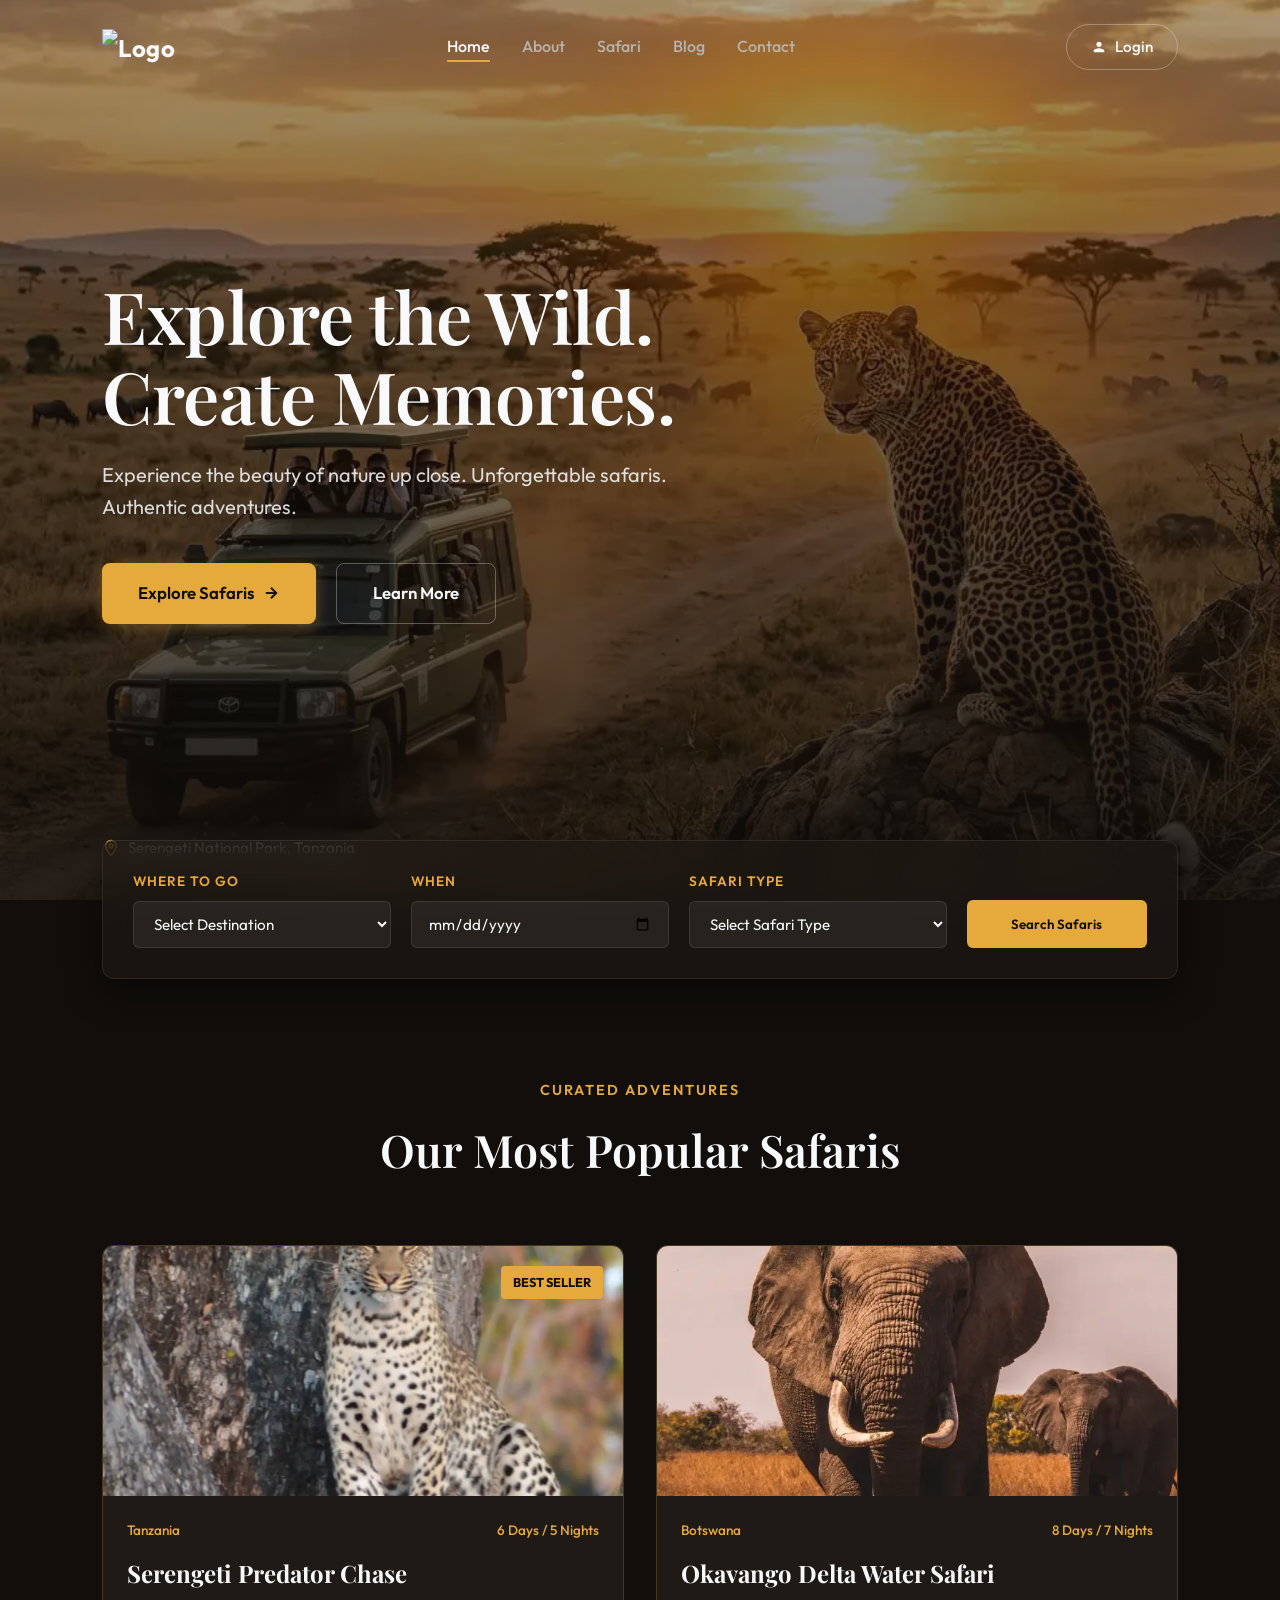
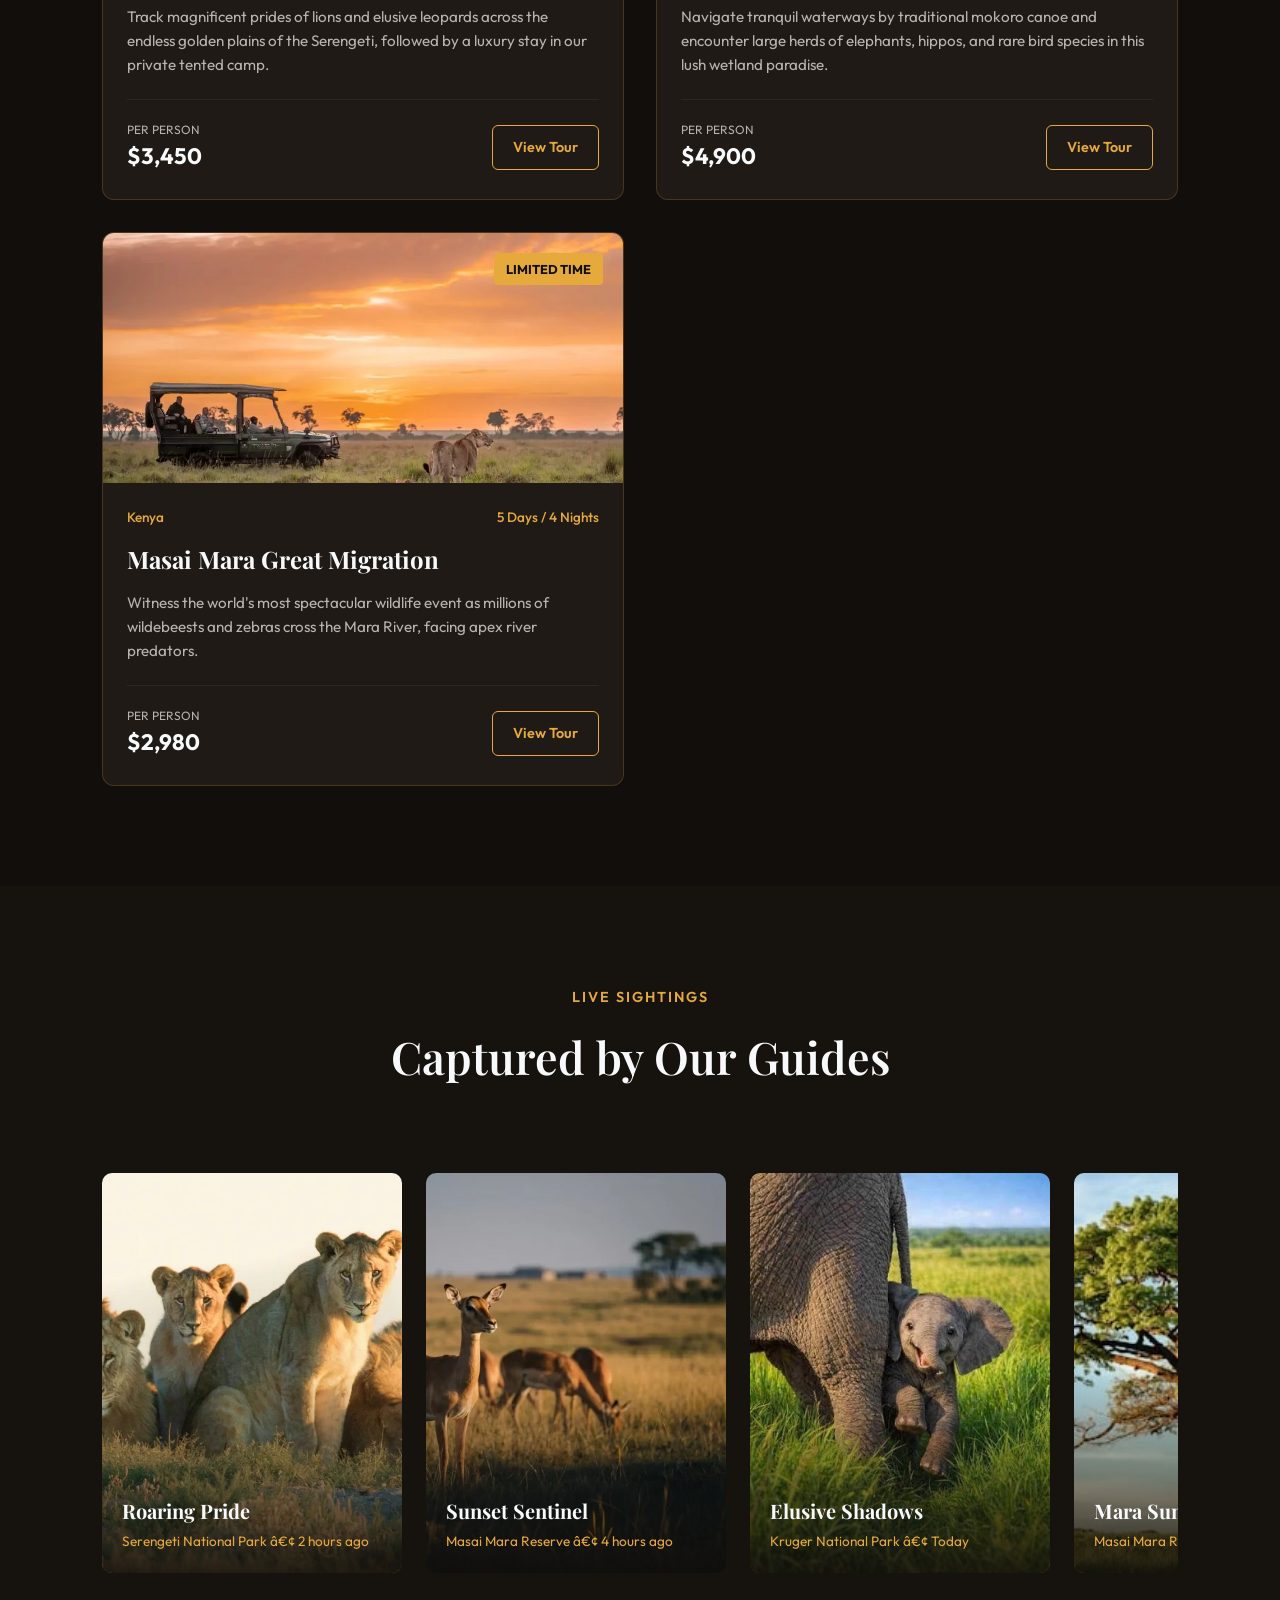
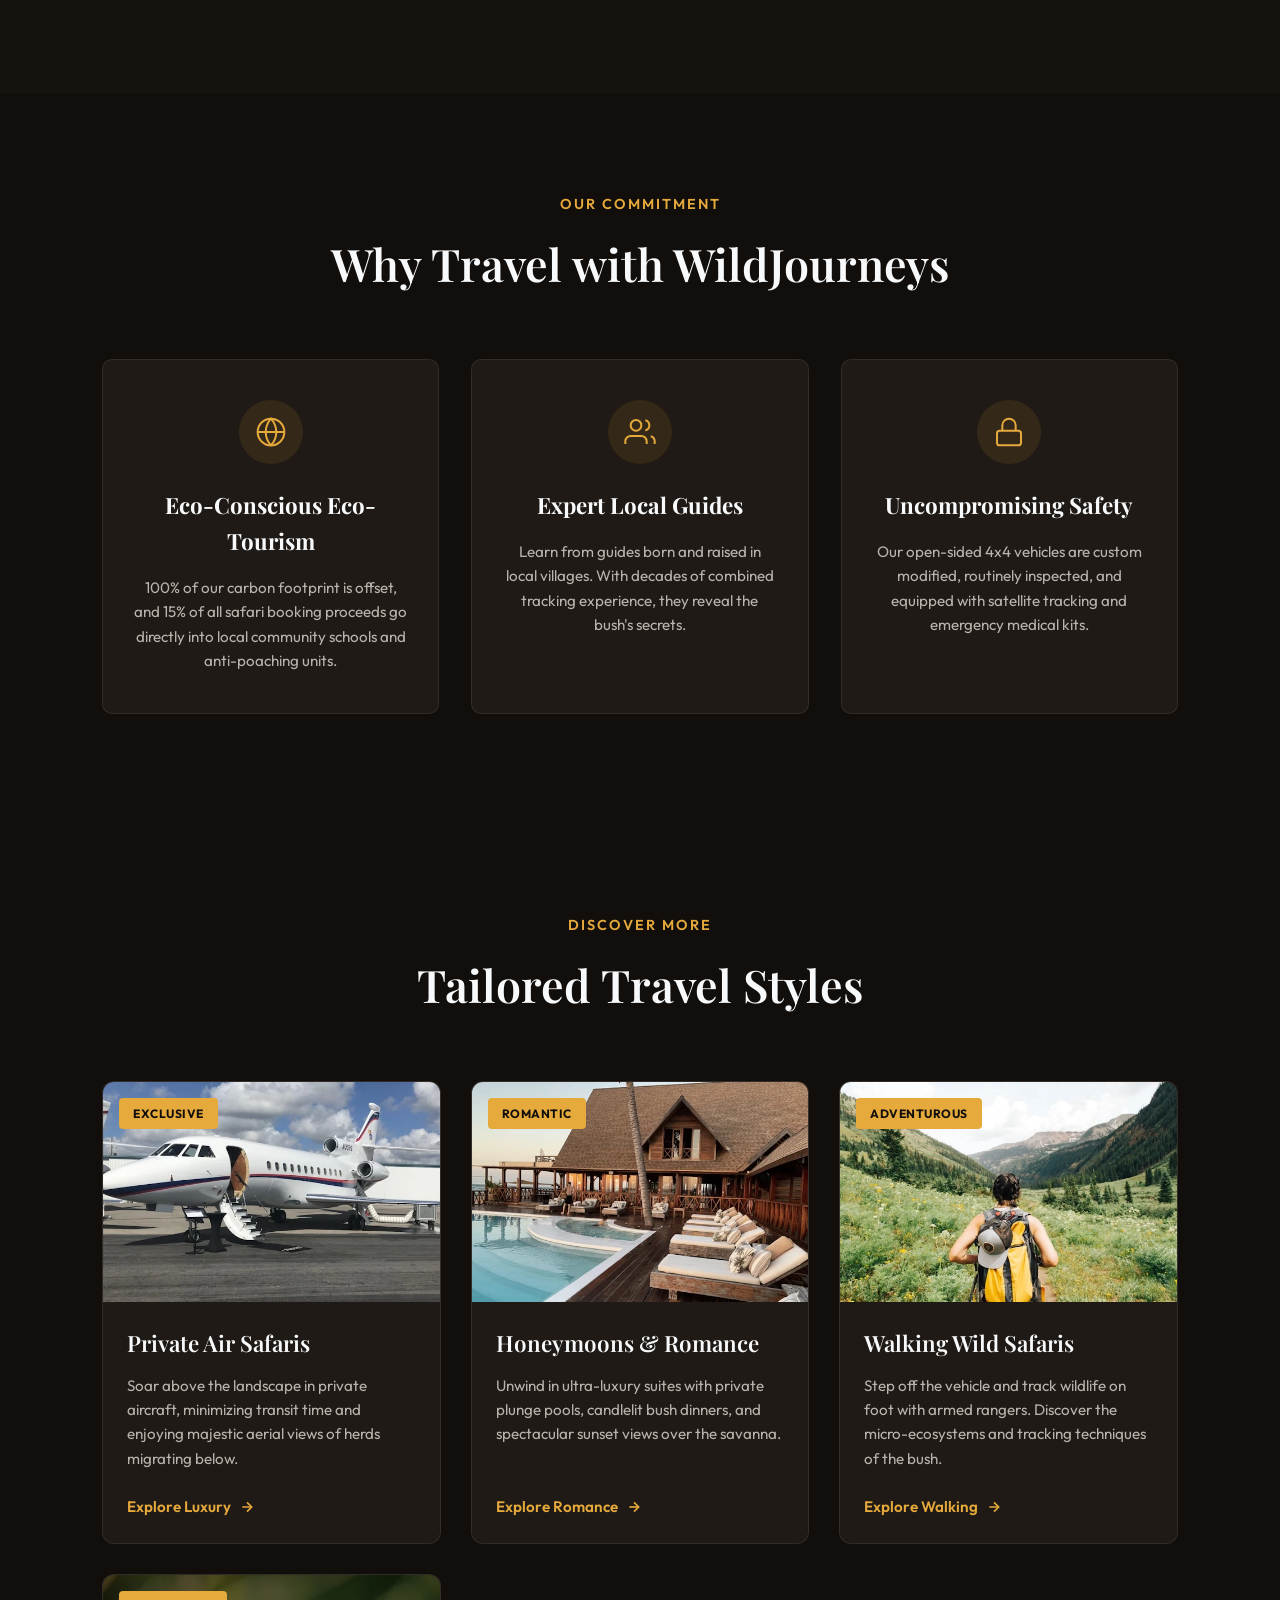
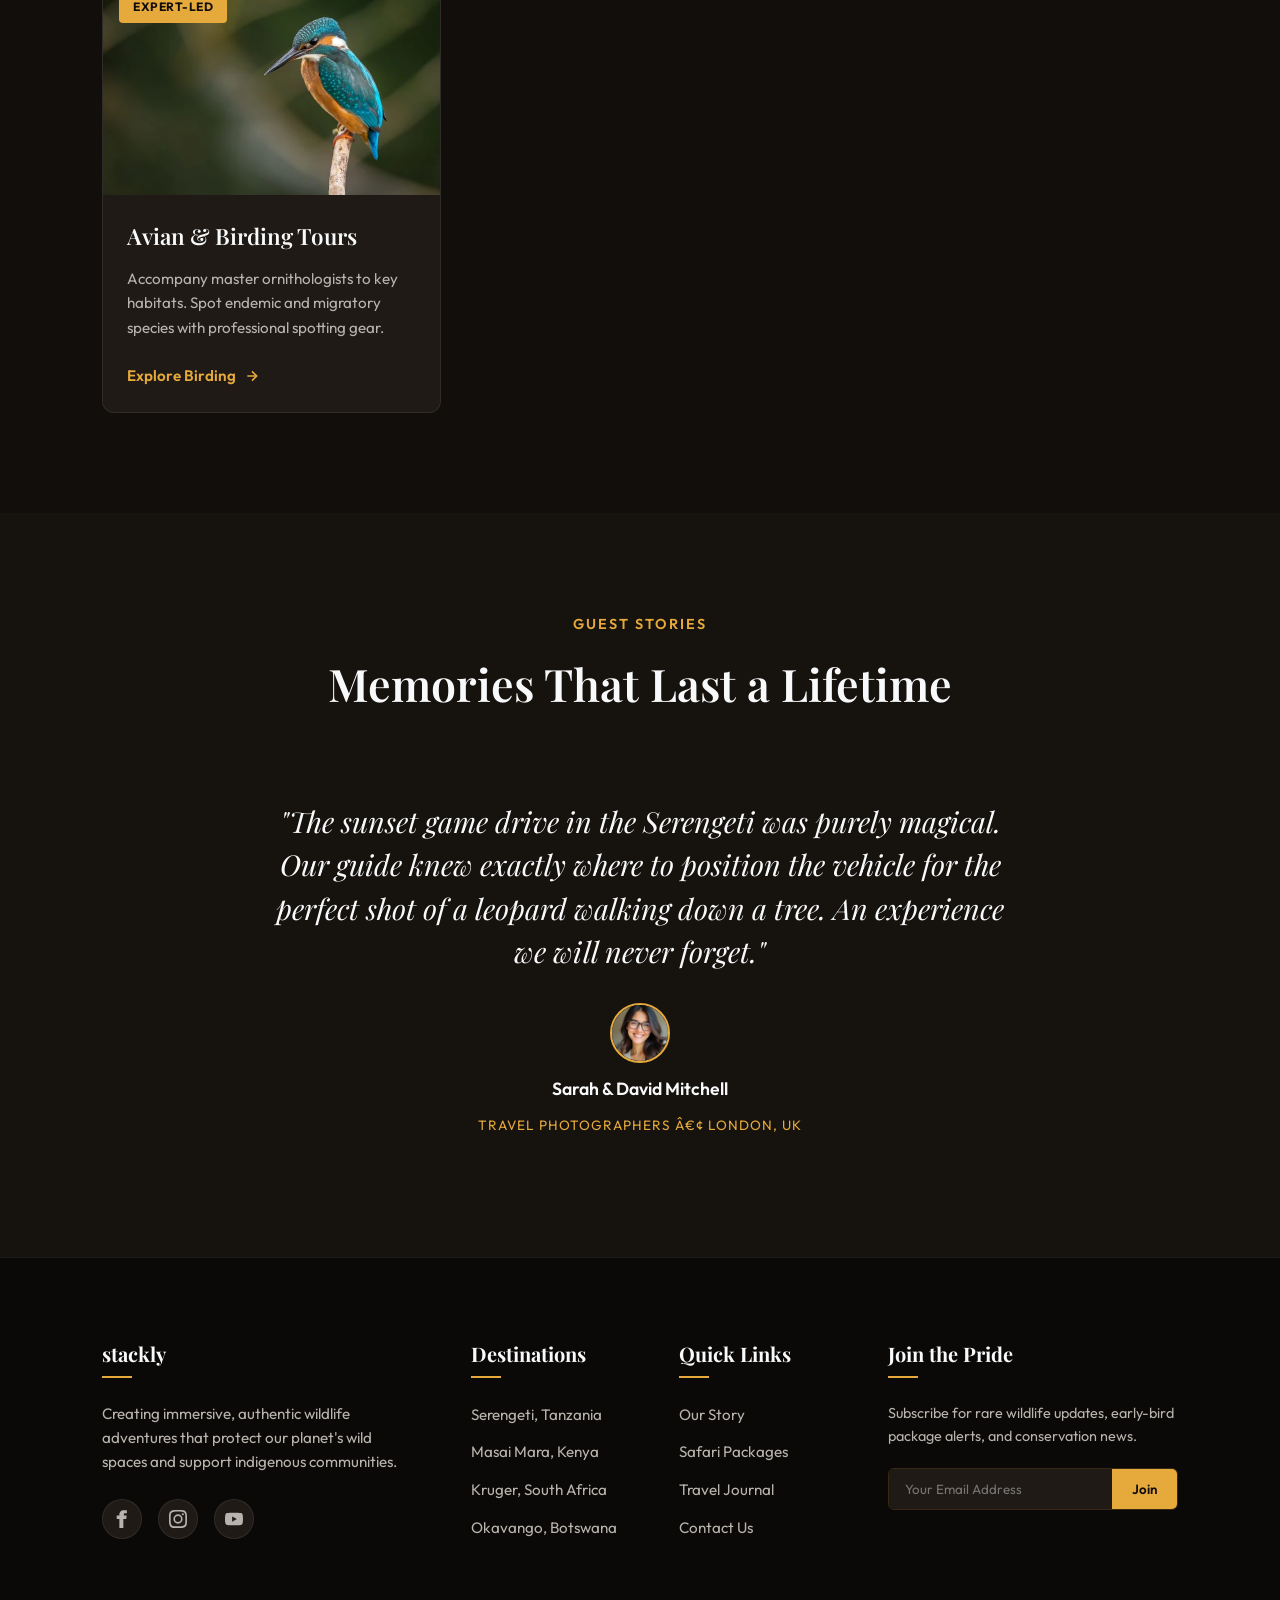
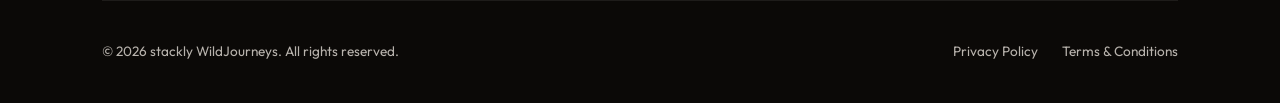
==== commit 789dba70: "Add files via upload" ====
--- a/index.html
+++ b/index.html
@@ -1,4 +1,4 @@
-<!DOCTYPE html>
+﻿<!DOCTYPE html>
 <html lang="en">
 <head>
     <meta charset="UTF-8">
@@ -12,11 +12,7 @@
     <!-- Header Navbar -->
     <nav class="navbar">
         <a href="index.html" class="nav-brand">
-            <svg class="brand-icon" viewBox="0 0 24 24">
-                <path d="M12,2A10,10,0,0,0,2,12A10,10,0,0,0,12,22A10,10,0,0,0,22,12A10,10,0,0,0,12,2ZM12,4A8,8,0,0,1,20,12A8,8,0,0,1,12,20A8,8,0,0,1,4,12A8,8,0,0,1,12,4Z"/>
-                <path d="M12,6C9,6,6.5,8,5.2,10.7C6.8,11.5,8.8,12,11,12C13.2,12,15.2,11.5,16.8,10.7C15.5,8,13,6,12,6Z" fill="#e5a93c"/>
-            </svg>
-            <span>stackly</span>
+            <img src="assets/logo (2) (3).webp" alt="Logo" style="height: 36px; width: auto;">
         </a>
         <ul class="nav-links">
             <li><a href="index.html" class="active">Home</a></li>
@@ -182,28 +178,28 @@
                 <img src="assets/opt_lion_9933a657.webp">
                 <div class="gallery-card-overlay">
                     <h4>Roaring Pride</h4>
-                    <p>Serengeti National Park • 2 hours ago</p>
+                    <p>Serengeti National Park â€¢ 2 hours ago</p>
                 </div>
             </div>
             <div class="gallery-card">
                 <img src="assets/opt_Sunset_Sentinel_2d817c9a.webp">
                 <div class="gallery-card-overlay">
                     <h4>Sunset Sentinel</h4>
-                    <p>Masai Mara Reserve • 4 hours ago</p>
+                    <p>Masai Mara Reserve â€¢ 4 hours ago</p>
                 </div>
             </div>
             <div class="gallery-card">
                 <img src="assets/opt_small-elephant_58def434.webp">
                 <div class="gallery-card-overlay">
                     <h4>Elusive Shadows</h4>
-                    <p>Kruger National Park • Today</p>
+                    <p>Kruger National Park â€¢ Today</p>
                 </div>
             </div>
             <div class="gallery-card">
                 <img src="assets/opt_photo-1502082553048-f009c37129b9_1f0c27c3.webp" alt="Acacia Tree">
                 <div class="gallery-card-overlay">
                     <h4>Mara Sunrise</h4>
-                    <p>Masai Mara Reserve • Yesterday</p>
+                    <p>Masai Mara Reserve â€¢ Yesterday</p>
                 </div>
             </div>
         </div>
@@ -346,7 +342,7 @@
                 <div class="testimonial-author">
                     <img src="assets/uifaces-popular-avatar (3) (1).webp" alt="Sarah & David" class="author-img">
                     <span class="author-name">Sarah &amp; David Mitchell</span>
-                    <span class="author-role">Travel Photographers • London, UK</span>
+                    <span class="author-role">Travel Photographers â€¢ London, UK</span>
                 </div>
             </div>
         </div>
@@ -359,13 +355,13 @@
                 <h4>stackly</h4>
                 <p>Creating immersive, authentic wildlife adventures that protect our planet's wild spaces and support indigenous communities.</p>
                 <div class="social-links">
-                    <a href="#" aria-label="Facebook">
+                    <a href="404.html" aria-label="Facebook">
                         <svg viewBox="0 0 24 24"><path d="M18.77,7.46H14.5v-1.9c0-.9.6-1.1,1-1.1h3V.27l-4.2-.08c-4.7,0-5.8,3.5-5.8,5.7v1.6H5v4.6H8.5v12h5.3v-12h3.9l.5-4.6Z"/></svg>
                     </a>
-                    <a href="#" aria-label="Instagram">
+                    <a href="404.html" aria-label="Instagram">
                         <svg viewBox="0 0 24 24"><path d="M12,2.16c3.2,0,3.58,0,4.85.07,3.26.15,4.72,1.63,4.87,4.87,0,1.27.07,1.64.07,4.85s0,3.58-.07,4.85c-.15,3.23-1.61,4.71-4.87,4.87-1.27.07-1.64.07-4.85.07s-3.58,0-4.85-.07c-3.26-.15-4.72-1.63-4.87-4.87,0-1.27-.07-1.64-.07-4.85s0-3.58.07-4.85C2.45,3.87,3.91,2.39,7.15,2.23,8.42,2.17,8.8,2.16,12,2.16M12,0C8.74,0,8.33,0,7.05.07a12,12,0,0,0-4,1A8.25,8.25,0,0,0,.78,3.31,12,12,0,0,0,0,7.05C0,8.33,0,8.74,0,12s0,3.67.07,4.95a12,12,0,0,0,1,4,8.25,8.25,0,0,0,2.24,2.24,12,12,0,0,0,4,.78C8.33,24,8.74,24,12,24s3.67,0,4.95-.07a12,12,0,0,0,4-1a8.29,8.29,0,0,0,2.24-2.24,12,12,0,0,0,.78-4C24,15.67,24,15.26,24,12s0-3.67-.07-4.95a12,12,0,0,0-1-4,8.29,8.29,0,0,0-2.24-2.24,12,12,0,0,0-4-.78C15.67,0,15.26,0,12,0Z"/><path d="M12,5.83A6.17,6.17,0,1,0,18.17,12,6.17,6.17,0,0,0,12,5.83ZM12,16a4,4,0,1,1,4-4A4,4,0,0,1,12,16Z"/><circle cx="18.4" cy="5.6" r="1.43"/></svg>
                     </a>
-                    <a href="#" aria-label="YouTube">
+                    <a href="404.html" aria-label="YouTube">
                         <svg viewBox="0 0 24 24"><path d="M23.5,6.2A3,3,0,0,0,21.4,4.1C19.5,3.6,12,3.6,12,3.6s-7.5,0-9.4.5A3,3,0,0,0,.5,6.2C0,8.1,0,12,0,12s0,3.9.5,5.8a3,3,0,0,0,2.1,2.1c1.9.5,9.4.5,9.4.5s7.5,0,9.4-.5a3,3,0,0,0,2.1-2.1C24,15.9,24,12,24,12S24,8.1,23.5,6.2ZM9.5,15.5V8.5L15.8,12Z"/></svg>
                     </a>
                 </div>
@@ -411,3 +407,4 @@
     <script src="js/script.js"></script>
 </body>
 </html>
+
--- a/css/index.css
+++ b/css/index.css
@@ -0,0 +1,1198 @@
+@import url('https://fonts.googleapis.com/css2?family=Outfit:wght@300;400;500;600;700&family=Playfair+Display:ital,wght@0,400;0,600;0,700;1,400&display=swap');
+
+:root {
+    --bg-dark: #110e0b;
+    --bg-card: #1f1a15;
+    --bg-card-hover: #2d261e;
+    --primary: #e5a93c;
+    --primary-hover: #f3be5d;
+    --text-white: #f8f9fa;
+    --text-muted: #b8b3ad;
+    --border-color: rgba(229, 169, 60, 0.2);
+    --border-hover: rgba(229, 169, 60, 0.4);
+    --font-heading: 'Playfair Display', Georgia, serif;
+    --font-body: 'Outfit', sans-serif;
+    --transition: all 0.3s cubic-bezier(0.4, 0, 0.2, 1);
+    --glass-bg: rgba(31, 26, 21, 0.65);
+    --glass-border: rgba(255, 255, 255, 0.08);
+}
+
+/* Global Reset */
+* {
+    margin: 0;
+    padding: 0;
+    box-sizing: border-box;
+    scroll-behavior: smooth;
+}
+
+body {
+    background-color: var(--bg-dark);
+    color: var(--text-white);
+    font-family: var(--font-body);
+    line-height: 1.6;
+    overflow-x: hidden;
+}
+
+a {
+    color: inherit;
+    text-decoration: none;
+    transition: var(--transition);
+}
+
+button, input, select, textarea {
+    font-family: inherit;
+}
+
+/* Navigation Bar */
+.navbar {
+    position: fixed;
+    top: 0;
+    left: 0;
+    width: 100%;
+    z-index: 1000;
+    padding: 24px 8%;
+    display: flex;
+    justify-content: space-between;
+    align-items: center;
+    transition: var(--transition);
+}
+
+.navbar.scrolled {
+    padding: 16px 8%;
+    background-color: rgba(17, 14, 11, 0.95);
+    backdrop-filter: blur(10px);
+    border-bottom: 1px solid var(--glass-border);
+    box-shadow: 0 4px 30px rgba(0, 0, 0, 0.5);
+}
+
+.nav-brand {
+    display: flex;
+    align-items: center;
+    gap: 10px;
+    font-size: 1.5rem;
+    font-weight: 700;
+    letter-spacing: 0.5px;
+}
+
+.brand-icon {
+    width: 24px;
+    height: 24px;
+    fill: var(--primary);
+}
+
+.nav-links {
+    display: flex;
+    list-style: none;
+    gap: 32px;
+}
+
+.nav-links a {
+    font-weight: 500;
+    font-size: 1rem;
+    color: var(--text-muted);
+    position: relative;
+    padding: 6px 0;
+}
+
+.nav-links a::after {
+    content: '';
+    position: absolute;
+    bottom: 0;
+    left: 0;
+    width: 0;
+    height: 2px;
+    background-color: var(--primary);
+    transition: var(--transition);
+}
+
+.nav-links a.active, 
+.nav-links a:hover {
+    color: var(--text-white);
+}
+
+.nav-links a.active::after,
+.nav-links a:hover::after {
+    width: 100%;
+}
+
+.nav-actions {
+    display: flex;
+    align-items: center;
+    gap: 16px;
+}
+
+.btn-login {
+    display: flex;
+    align-items: center;
+    gap: 8px;
+    padding: 10px 24px;
+    border-radius: 50px;
+    border: 1px solid rgba(248, 249, 250, 0.3);
+    background: transparent;
+    color: var(--text-white);
+    font-size: 0.95rem;
+    font-weight: 500;
+    cursor: pointer;
+    transition: var(--transition);
+}
+
+.btn-login svg {
+    width: 16px;
+    height: 16px;
+    fill: currentColor;
+}
+
+.btn-login:hover {
+    border-color: var(--text-white);
+    background-color: rgba(248, 249, 250, 0.05);
+    transform: translateY(-2px);
+}
+
+/* Mobile Menu Toggle */
+.menu-toggle {
+    display: none;
+    flex-direction: column;
+    gap: 6px;
+    background: none;
+    border: none;
+    cursor: pointer;
+    z-index: 1001;
+}
+
+.menu-toggle span {
+    width: 28px;
+    height: 2.5px;
+    background-color: var(--text-white);
+    border-radius: 2px;
+    transition: var(--transition);
+}
+
+.menu-toggle span.active:nth-child(1) {
+    transform: translateY(8.5px) rotate(45deg);
+}
+.menu-toggle span.active:nth-child(2) {
+    opacity: 0;
+}
+.menu-toggle span.active:nth-child(3) {
+    transform: translateY(-8.5px) rotate(-45deg);
+}
+
+/* Hero Section */
+.hero {
+    position: relative;
+    width: 100%;
+    min-height: 100vh;
+    display: flex;
+    align-items: center;
+    padding: 0 8%;
+    background-image: linear-gradient(to bottom, rgba(17, 14, 11, 0.35), rgba(17, 14, 11, 0.85)), url('../assets/opt_hero_3d1c583f.webp');
+    background-size: cover;
+    background-position: center;
+    background-repeat: no-repeat;
+}
+
+.hero-content {
+    max-width: 680px;
+    z-index: 10;
+    animation: fadeInUp 1s ease-out;
+}
+
+.hero h1 {
+    font-family: var(--font-heading);
+    font-size: 4.5rem;
+    font-weight: 600;
+    line-height: 1.1;
+    margin-bottom: 24px;
+    letter-spacing: -0.5px;
+}
+
+.hero p {
+    font-size: 1.25rem;
+    color: rgba(248, 249, 250, 0.85);
+    margin-bottom: 40px;
+    max-width: 580px;
+}
+
+.hero-buttons {
+    display: flex;
+    gap: 20px;
+}
+
+.btn-primary {
+    display: flex;
+    align-items: center;
+    gap: 8px;
+    background-color: var(--primary);
+    color: var(--bg-dark);
+    padding: 16px 36px;
+    border-radius: 8px;
+    font-weight: 600;
+    font-size: 1.05rem;
+    border: none;
+    cursor: pointer;
+    box-shadow: 0 4px 15px rgba(229, 169, 60, 0.35);
+    transition: var(--transition);
+}
+
+.btn-primary svg {
+    width: 18px;
+    height: 18px;
+    stroke: currentColor;
+    stroke-width: 2.5;
+    fill: none;
+    transition: var(--transition);
+}
+
+.btn-primary:hover {
+    background-color: var(--primary-hover);
+    transform: translateY(-2px);
+    box-shadow: 0 6px 20px rgba(229, 169, 60, 0.5);
+}
+
+.btn-primary:hover svg {
+    transform: translateX(4px);
+}
+
+.btn-secondary {
+    background-color: transparent;
+    color: var(--text-white);
+    padding: 16px 36px;
+    border-radius: 8px;
+    font-weight: 600;
+    font-size: 1.05rem;
+    border: 1px solid rgba(248, 249, 250, 0.3);
+    cursor: pointer;
+    transition: var(--transition);
+}
+
+.btn-secondary:hover {
+    border-color: var(--text-white);
+    background-color: rgba(248, 249, 250, 0.05);
+    transform: translateY(-2px);
+}
+
+/* Location Tag */
+.hero-location {
+    position: absolute;
+    bottom: 40px;
+    left: 8%;
+    display: flex;
+    align-items: center;
+    gap: 8px;
+    font-size: 0.95rem;
+    color: rgba(248, 249, 250, 0.85);
+    z-index: 10;
+}
+
+.hero-location svg {
+    width: 18px;
+    height: 18px;
+    fill: none;
+    stroke: var(--primary);
+    stroke-width: 2;
+}
+
+/* Search / Booking Widget */
+.booking-widget-container {
+    position: relative;
+    margin-top: -60px;
+    padding: 0 8%;
+    z-index: 20;
+}
+
+.booking-widget {
+    background: var(--glass-bg);
+    backdrop-filter: blur(16px);
+    border: 1px solid var(--glass-border);
+    border-radius: 12px;
+    padding: 30px;
+    display: flex;
+    flex-wrap: wrap;
+    gap: 20px;
+    justify-content: space-between;
+    align-items: flex-end;
+    box-shadow: 0 15px 35px rgba(0,0,0,0.4);
+}
+
+.form-group {
+    flex: 1 1 200px;
+    display: flex;
+    flex-direction: column;
+    gap: 8px;
+}
+
+.form-group label {
+    font-size: 0.85rem;
+    text-transform: uppercase;
+    letter-spacing: 1px;
+    color: var(--primary);
+    font-weight: 600;
+}
+
+.form-group input, 
+.form-group select {
+    background-color: rgba(255, 255, 255, 0.06);
+    border: 1px solid rgba(255, 255, 255, 0.1);
+    border-radius: 6px;
+    padding: 12px 16px;
+    color: var(--text-white);
+    font-size: 0.95rem;
+    outline: none;
+    transition: var(--transition);
+}
+
+.form-group input:focus, 
+.form-group select:focus {
+    border-color: var(--primary);
+    background-color: rgba(255, 255, 255, 0.1);
+}
+
+.form-group select option {
+    background-color: var(--bg-card);
+    color: var(--text-white);
+}
+
+.booking-widget .btn-submit {
+    height: 48px;
+    padding: 0 32px;
+    border-radius: 6px;
+    background-color: var(--primary);
+    border: none;
+    color: var(--bg-dark);
+    font-weight: 600;
+    cursor: pointer;
+    transition: var(--transition);
+    flex: 0 1 180px;
+}
+
+.booking-widget .btn-submit:hover {
+    background-color: var(--primary-hover);
+    transform: translateY(-2px);
+}
+
+/* Sections Configuration */
+section {
+    padding: 100px 8%;
+}
+
+.section-header {
+    margin-bottom: 60px;
+    text-align: center;
+}
+
+.section-header .subtitle {
+    color: var(--primary);
+    font-size: 0.9rem;
+    text-transform: uppercase;
+    letter-spacing: 2px;
+    font-weight: 600;
+    margin-bottom: 12px;
+    display: block;
+}
+
+.section-header h2 {
+    font-family: var(--font-heading);
+    font-size: 2.8rem;
+    font-weight: 600;
+}
+
+/* Featured Safaris Layout */
+.safari-grid {
+    display: grid;
+    grid-template-columns: repeat(auto-fit, minmax(350px, 1fr));
+    gap: 32px;
+}
+
+.safari-card {
+    background-color: var(--bg-card);
+    border-radius: 12px;
+    overflow: hidden;
+    border: 1px solid var(--border-color);
+    transition: var(--transition);
+    position: relative;
+}
+
+.safari-card:hover {
+    transform: translateY(-8px);
+    border-color: var(--border-hover);
+    box-shadow: 0 10px 25px rgba(0,0,0,0.3);
+}
+
+.card-img-wrapper {
+    width: 100%;
+    height: 250px;
+    overflow: hidden;
+    position: relative;
+}
+
+.card-img-wrapper img {
+    width: 100%;
+    height: 100%;
+    object-fit: cover;
+    transition: var(--transition);
+}
+
+.safari-card:hover .card-img-wrapper img {
+    transform: scale(1.08);
+}
+
+.card-badge {
+    position: absolute;
+    top: 20px;
+    right: 20px;
+    background-color: var(--primary);
+    color: var(--bg-dark);
+    padding: 6px 12px;
+    font-size: 0.8rem;
+    font-weight: 700;
+    border-radius: 4px;
+    text-transform: uppercase;
+}
+
+.card-info {
+    padding: 24px;
+}
+
+.card-meta {
+    display: flex;
+    justify-content: space-between;
+    font-size: 0.85rem;
+    color: var(--primary);
+    margin-bottom: 12px;
+    font-weight: 500;
+}
+
+.card-info h3 {
+    font-family: var(--font-heading);
+    font-size: 1.5rem;
+    margin-bottom: 12px;
+}
+
+.card-info p {
+    color: var(--text-muted);
+    font-size: 0.95rem;
+    margin-bottom: 24px;
+    height: 70px;
+    overflow: hidden;
+    display: -webkit-box;
+    -webkit-line-clamp: 3;
+    -webkit-box-orient: vertical;
+}
+
+.card-footer {
+    display: flex;
+    justify-content: space-between;
+    align-items: center;
+    border-top: 1px solid rgba(255,255,255,0.06);
+    padding-top: 20px;
+}
+
+.card-price {
+    display: flex;
+    flex-direction: column;
+}
+
+.price-label {
+    font-size: 0.75rem;
+    color: var(--text-muted);
+    text-transform: uppercase;
+}
+
+.price-value {
+    font-size: 1.4rem;
+    font-weight: 700;
+    color: var(--text-white);
+}
+
+.btn-card {
+    padding: 10px 20px;
+    border: 1px solid var(--primary);
+    border-radius: 6px;
+    font-size: 0.9rem;
+    font-weight: 600;
+    color: var(--primary);
+    transition: var(--transition);
+}
+
+.btn-card:hover {
+    background-color: var(--primary);
+    color: var(--bg-dark);
+}
+
+/* Horizontal Scrolling Gallery for Sightings */
+.gallery-container {
+    display: flex;
+    gap: 24px;
+    overflow-x: auto;
+    padding: 20px 0;
+    scrollbar-width: thin;
+    scrollbar-color: var(--primary) var(--bg-card);
+}
+
+.gallery-container::-webkit-scrollbar {
+    height: 6px;
+}
+
+.gallery-container::-webkit-scrollbar-track {
+    background: var(--bg-card);
+}
+
+.gallery-container::-webkit-scrollbar-thumb {
+    background-color: var(--primary);
+    border-radius: 10px;
+}
+
+.gallery-card {
+    flex: 0 0 300px;
+    height: 400px;
+    border-radius: 10px;
+    overflow: hidden;
+    position: relative;
+}
+
+.gallery-card img {
+    width: 100%;
+    height: 100%;
+    object-fit: cover;
+    transition: var(--transition);
+}
+
+.gallery-card:hover img {
+    transform: scale(1.05);
+}
+
+.gallery-card-overlay {
+    position: absolute;
+    bottom: 0;
+    left: 0;
+    width: 100%;
+    height: 50%;
+    background: linear-gradient(to top, rgba(17,14,11,0.9), transparent);
+    display: flex;
+    flex-direction: column;
+    justify-content: flex-end;
+    padding: 20px;
+    color: var(--text-white);
+}
+
+.gallery-card-overlay h4 {
+    font-size: 1.25rem;
+    font-family: var(--font-heading);
+    margin-bottom: 4px;
+}
+
+.gallery-card-overlay p {
+    font-size: 0.85rem;
+    color: var(--primary);
+}
+
+/* Features grid */
+.features-grid {
+    display: grid;
+    grid-template-columns: repeat(auto-fit, minmax(280px, 1fr));
+    gap: 32px;
+}
+
+.feature-box {
+    background-color: var(--bg-card);
+    border: 1px solid var(--glass-border);
+    border-radius: 10px;
+    padding: 40px 30px;
+    text-align: center;
+    transition: var(--transition);
+}
+
+.feature-box:hover {
+    border-color: var(--primary);
+    transform: translateY(-5px);
+}
+
+.feature-icon-wrapper {
+    width: 64px;
+    height: 64px;
+    margin: 0 auto 24px;
+    background-color: rgba(229,169,60,0.1);
+    border-radius: 50%;
+    display: flex;
+    justify-content: center;
+    align-items: center;
+}
+
+.feature-icon-wrapper svg {
+    width: 32px;
+    height: 32px;
+    stroke: var(--primary);
+    fill: none;
+    stroke-width: 1.5;
+}
+
+.feature-box h3 {
+    font-family: var(--font-heading);
+    font-size: 1.4rem;
+    margin-bottom: 16px;
+}
+
+.feature-box p {
+    color: var(--text-muted);
+    font-size: 0.95rem;
+}
+
+/* Testimonial slider layout */
+.testimonial-container {
+    max-width: 800px;
+    margin: 0 auto;
+    text-align: center;
+}
+
+.testimonial-slide {
+    padding: 20px;
+}
+
+.testimonial-quote {
+    font-family: var(--font-heading);
+    font-size: 1.8rem;
+    font-style: italic;
+    color: var(--text-white);
+    margin-bottom: 30px;
+    line-height: 1.5;
+}
+
+.testimonial-author {
+    display: flex;
+    flex-direction: column;
+    align-items: center;
+    gap: 12px;
+}
+
+.author-img {
+    width: 60px;
+    height: 60px;
+    border-radius: 50%;
+    border: 2px solid var(--primary);
+    object-fit: cover;
+}
+
+.author-name {
+    font-weight: 600;
+    font-size: 1.1rem;
+}
+
+.author-role {
+    color: var(--primary);
+    font-size: 0.85rem;
+    text-transform: uppercase;
+    letter-spacing: 1px;
+}
+
+/* Footer styling */
+footer {
+    background-color: #0b0907;
+    border-top: 1px solid var(--glass-border);
+    padding: 80px 8% 40px;
+}
+
+.footer-grid {
+    display: grid;
+    grid-template-columns: 2fr 1fr 1fr 1.5fr;
+    gap: 48px;
+    margin-bottom: 60px;
+}
+
+.footer-col h4 {
+    color: var(--text-white);
+    font-family: var(--font-heading);
+    font-size: 1.25rem;
+    margin-bottom: 24px;
+    position: relative;
+    padding-bottom: 8px;
+}
+
+.footer-col h4::after {
+    content: '';
+    position: absolute;
+    bottom: 0;
+    left: 0;
+    width: 30px;
+    height: 2px;
+    background-color: var(--primary);
+}
+
+.footer-col.brand p {
+    color: var(--text-muted);
+    font-size: 0.95rem;
+    margin-bottom: 24px;
+    max-width: 300px;
+}
+
+.social-links {
+    display: flex;
+    gap: 16px;
+}
+
+.social-links a {
+    width: 40px;
+    height: 40px;
+    border-radius: 50%;
+    background-color: var(--bg-card);
+    border: 1px solid var(--glass-border);
+    display: flex;
+    justify-content: center;
+    align-items: center;
+    color: var(--text-muted);
+}
+
+.social-links a:hover {
+    background-color: var(--primary);
+    color: var(--bg-dark);
+    border-color: var(--primary);
+    transform: translateY(-3px);
+}
+
+.social-links svg {
+    width: 18px;
+    height: 18px;
+    fill: currentColor;
+}
+
+.footer-col ul {
+    list-style: none;
+    display: flex;
+    flex-direction: column;
+    gap: 12px;
+}
+
+.footer-col ul a {
+    color: var(--text-muted);
+    font-size: 0.95rem;
+}
+
+.footer-col ul a:hover {
+    color: var(--primary);
+    padding-left: 4px;
+}
+
+.newsletter-form {
+    display: flex;
+    flex-direction: column;
+    gap: 12px;
+}
+
+.newsletter-form p {
+    color: var(--text-muted);
+    font-size: 0.9rem;
+    margin-bottom: 8px;
+}
+
+.newsletter-input-group {
+    display: flex;
+    border-radius: 6px;
+    overflow: hidden;
+    border: 1px solid var(--border-color);
+}
+
+.newsletter-input-group input {
+    flex: 1;
+    background-color: var(--bg-card);
+    border: none;
+    padding: 12px 16px;
+    color: var(--text-white);
+    outline: none;
+}
+
+.newsletter-input-group button {
+    background-color: var(--primary);
+    border: none;
+    color: var(--bg-dark);
+    font-weight: 600;
+    padding: 0 20px;
+    cursor: pointer;
+    transition: var(--transition);
+}
+
+.newsletter-input-group button:hover {
+    background-color: var(--primary-hover);
+}
+
+.footer-bottom {
+    display: flex;
+    justify-content: space-between;
+    align-items: center;
+    border-top: 1px solid var(--glass-border);
+    padding-top: 40px;
+    font-size: 0.85rem;
+    color: var(--text-muted);
+    flex-wrap: wrap;
+    gap: 20px;
+}
+
+.footer-bottom-links {
+    display: flex;
+    gap: 24px;
+}
+
+/* Tailored Travel Styles / More Experiences */
+.more-experiences {
+    background-color: var(--bg-dark);
+}
+
+.experience-grid {
+    display: grid;
+    grid-template-columns: repeat(auto-fit, minmax(260px, 1fr));
+    gap: 30px;
+}
+
+.experience-card {
+    background-color: var(--bg-card);
+    border: 1px solid var(--glass-border);
+    border-radius: 12px;
+    overflow: hidden;
+    transition: var(--transition);
+    display: flex;
+    flex-direction: column;
+}
+
+.experience-card:hover {
+    transform: translateY(-8px);
+    border-color: var(--border-hover);
+    box-shadow: 0 15px 35px rgba(0, 0, 0, 0.45);
+}
+
+.exp-img-wrapper {
+    width: 100%;
+    height: 220px;
+    overflow: hidden;
+    position: relative;
+}
+
+.exp-img-wrapper img {
+    width: 100%;
+    height: 100%;
+    object-fit: cover;
+    transition: var(--transition);
+}
+
+.experience-card:hover .exp-img-wrapper img {
+    transform: scale(1.08);
+}
+
+.exp-badge {
+    position: absolute;
+    top: 16px;
+    left: 16px;
+    background-color: var(--primary);
+    color: var(--bg-dark);
+    padding: 6px 14px;
+    font-size: 0.75rem;
+    font-weight: 700;
+    border-radius: 4px;
+    text-transform: uppercase;
+    letter-spacing: 0.5px;
+    z-index: 10;
+}
+
+.exp-content {
+    padding: 24px;
+    display: flex;
+    flex-direction: column;
+    flex-grow: 1;
+}
+
+.exp-content h3 {
+    font-family: var(--font-heading);
+    font-size: 1.4rem;
+    font-weight: 600;
+    margin-bottom: 12px;
+    color: var(--text-white);
+}
+
+.exp-content p {
+    color: var(--text-muted);
+    font-size: 0.95rem;
+    line-height: 1.6;
+    margin-bottom: 24px;
+    flex-grow: 1;
+}
+
+.btn-text {
+    display: inline-flex;
+    align-items: center;
+    gap: 8px;
+    color: var(--primary);
+    font-weight: 600;
+    font-size: 0.95rem;
+    align-self: flex-start;
+    transition: var(--transition);
+}
+
+.btn-text svg {
+    width: 16px;
+    height: 16px;
+    stroke: currentColor;
+    stroke-width: 2.5;
+    fill: none;
+    transition: var(--transition);
+}
+
+.btn-text:hover {
+    color: var(--primary-hover);
+}
+
+.btn-text:hover svg {
+    transform: translateX(4px);
+}
+
+/* Eco-Impact & Stats Section */
+.stats-section {
+    background-color: #16120e;
+}
+
+.stats-grid {
+    display: grid;
+    grid-template-columns: repeat(auto-fit, minmax(220px, 1fr));
+    gap: 32px;
+}
+
+.stat-card {
+    background-color: var(--bg-card);
+    border: 1px solid var(--glass-border);
+    border-radius: 12px;
+    padding: 40px 30px;
+    text-align: center;
+    transition: var(--transition);
+    position: relative;
+}
+
+.stat-card:hover {
+    transform: translateY(-6px);
+    border-color: var(--primary);
+    box-shadow: 0 10px 25px rgba(229, 169, 60, 0.15);
+}
+
+.stat-icon-wrapper {
+    width: 56px;
+    height: 56px;
+    margin: 0 auto 20px;
+    background-color: rgba(229, 169, 60, 0.08);
+    border-radius: 50%;
+    display: flex;
+    justify-content: center;
+    align-items: center;
+    transition: var(--transition);
+}
+
+.stat-card:hover .stat-icon-wrapper {
+    background-color: var(--primary);
+}
+
+.stat-icon-wrapper svg {
+    width: 26px;
+    height: 26px;
+    stroke: var(--primary);
+    fill: none;
+    stroke-width: 1.5;
+    transition: var(--transition);
+}
+
+.stat-card:hover .stat-icon-wrapper svg {
+    stroke: var(--bg-dark);
+}
+
+.stat-number {
+    font-family: var(--font-heading);
+    font-size: 2.8rem;
+    font-weight: 700;
+    color: var(--primary);
+    line-height: 1.2;
+    margin-bottom: 8px;
+}
+
+.stat-label {
+    font-size: 1rem;
+    font-weight: 600;
+    color: var(--text-white);
+    margin-bottom: 8px;
+    text-transform: uppercase;
+    letter-spacing: 0.5px;
+}
+
+.stat-desc {
+    font-size: 0.9rem;
+    color: var(--text-muted);
+    line-height: 1.5;
+}
+
+/* FAQ Accordion Section */
+.faq-section {
+    background-color: var(--bg-dark);
+}
+
+.faq-section.bg-alt {
+    background-color: #16120e;
+}
+
+.faq-container {
+    max-width: 800px;
+    margin: 0 auto;
+    display: flex;
+    flex-direction: column;
+    gap: 16px;
+}
+
+.faq-item {
+    background-color: var(--bg-card);
+    border: 1px solid var(--glass-border);
+    border-radius: 8px;
+    overflow: hidden;
+    transition: var(--transition);
+}
+
+.faq-item.active {
+    border-color: var(--border-hover);
+    box-shadow: 0 4px 15px rgba(0, 0, 0, 0.2);
+}
+
+.faq-question {
+    width: 100%;
+    background: none;
+    border: none;
+    padding: 20px 24px;
+    display: flex;
+    justify-content: space-between;
+    align-items: center;
+    cursor: pointer;
+    text-align: left;
+    color: var(--text-white);
+    font-size: 1.1rem;
+    font-weight: 600;
+    transition: var(--transition);
+}
+
+.faq-question:hover {
+    color: var(--primary);
+}
+
+.faq-icon {
+    width: 18px;
+    height: 18px;
+    stroke: var(--primary);
+    stroke-width: 2.5;
+    fill: none;
+    transition: transform 0.3s ease;
+}
+
+.faq-item.active .faq-icon {
+    transform: rotate(180deg);
+}
+
+.faq-answer {
+    max-height: 0;
+    overflow: hidden;
+    transition: max-height 0.3s ease-out;
+}
+
+.faq-answer p {
+    padding: 0 24px 20px;
+    color: var(--text-muted);
+    font-size: 0.95rem;
+    line-height: 1.6;
+}
+
+/* Animations */
+@keyframes fadeInUp {
+    from {
+        opacity: 0;
+        transform: translateY(30px);
+    }
+    to {
+        opacity: 1;
+        transform: translateY(0);
+    }
+}
+
+/* Responsive adjustments */
+@media (max-width: 1024px) {
+    .hero h1 {
+        font-size: 3.5rem;
+    }
+    .footer-grid {
+        grid-template-columns: repeat(2, 1fr);
+    }
+}
+
+@media (max-width: 768px) {
+    .navbar {
+        padding: 20px 5%;
+    }
+    .navbar.scrolled {
+        padding: 14px 5%;
+    }
+    .menu-toggle {
+        display: flex;
+    }
+    .nav-links {
+        position: fixed;
+        top: 0;
+        right: -100%;
+        width: 100%;
+        height: 100vh;
+        background-color: var(--bg-card);
+        flex-direction: column;
+        justify-content: center;
+        align-items: center;
+        gap: 40px;
+        transition: var(--transition);
+        box-shadow: -10px 0 30px rgba(0,0,0,0.5);
+    }
+    .nav-links.active {
+        right: 0;
+    }
+    .nav-actions {
+        display: none;
+    }
+    .hero {
+        padding: 0 5%;
+        text-align: center;
+        justify-content: center;
+    }
+    .hero h1 {
+        font-size: 2.8rem;
+    }
+    .hero p {
+        margin: 0 auto 30px;
+    }
+    .hero-buttons {
+        justify-content: center;
+    }
+    .hero-location {
+        left: 50%;
+        transform: translateX(-50%);
+    }
+    .booking-widget-container {
+        padding: 0 5%;
+    }
+    .booking-widget {
+        flex-direction: column;
+        align-items: stretch;
+    }
+    .booking-widget .btn-submit {
+        flex: auto;
+    }
+    section {
+        padding: 70px 5%;
+    }
+    .footer-grid {
+        grid-template-columns: 1fr;
+        gap: 32px;
+    }
+}
+
+.mobile-login {
+    display: none;
+}
+@media (max-width: 768px) {
+    .mobile-login {
+        display: block;
+        margin-top: 20px;
+    }
+}
+
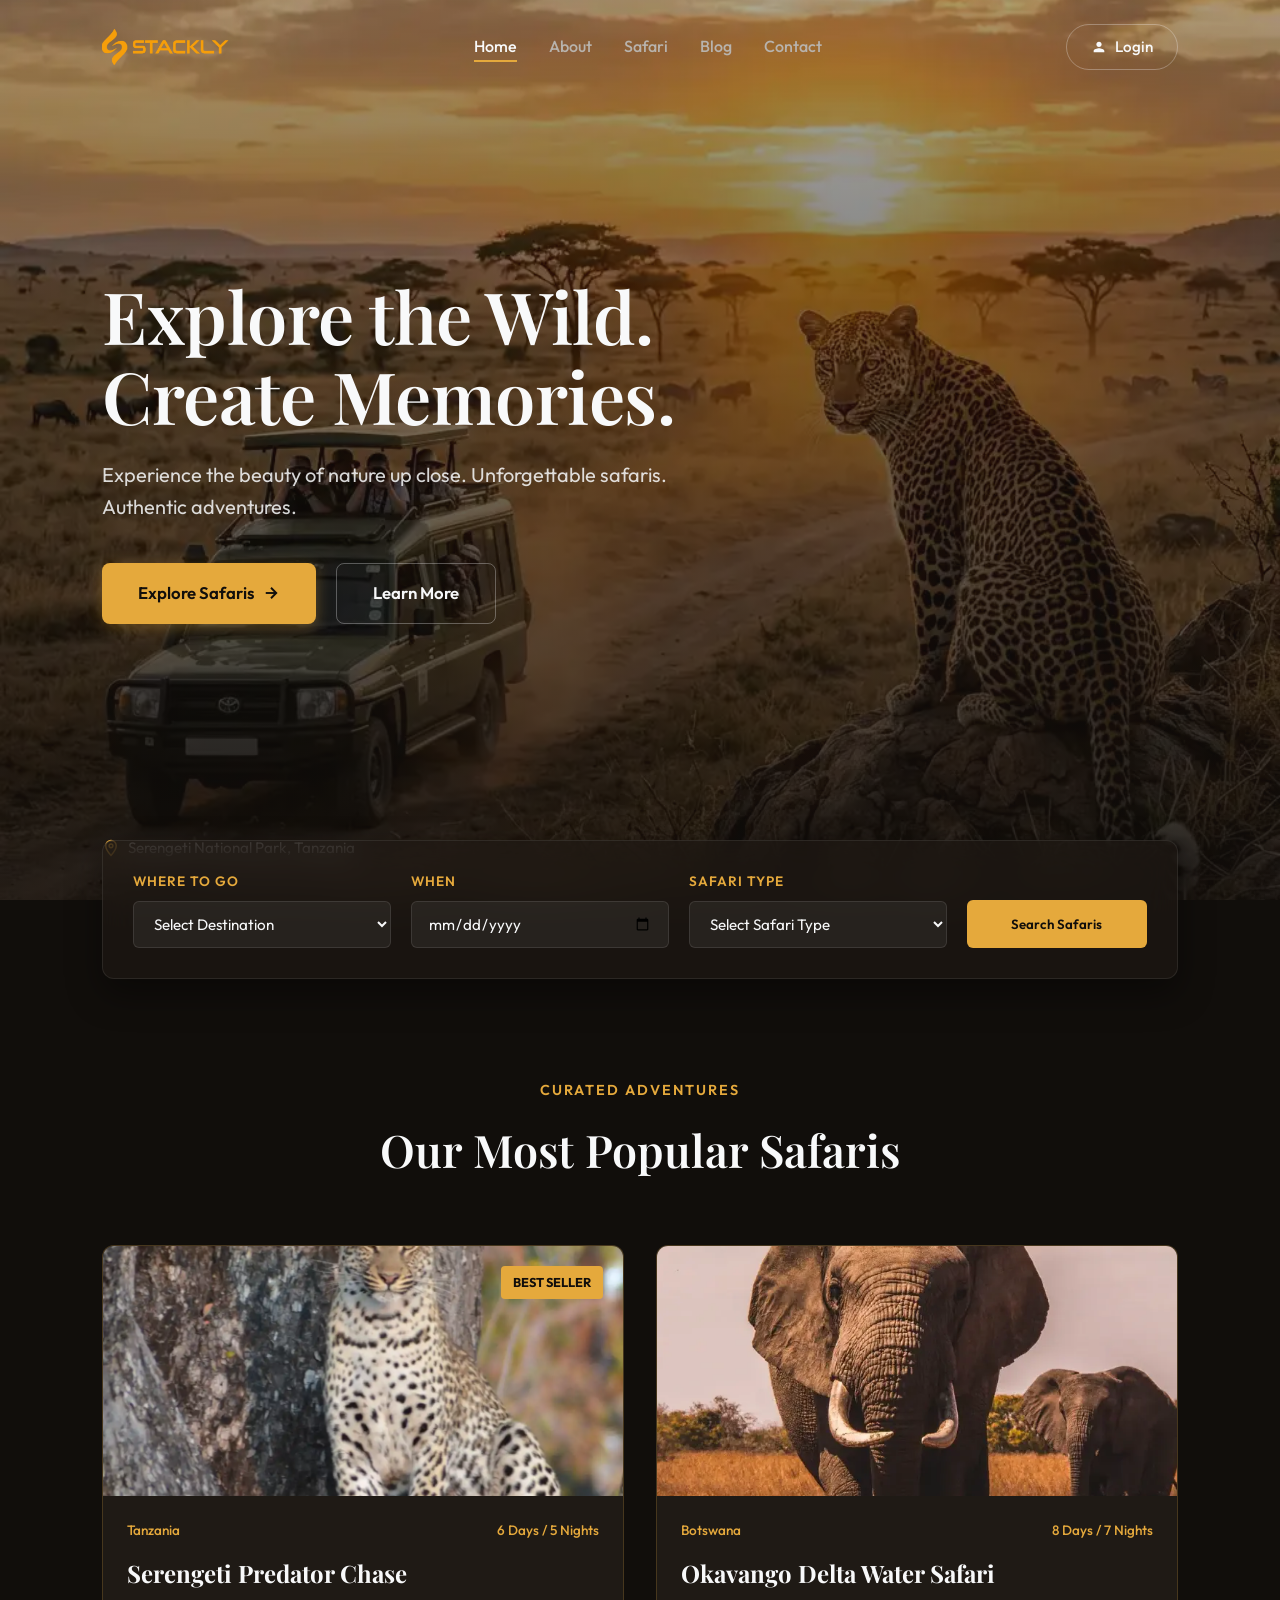
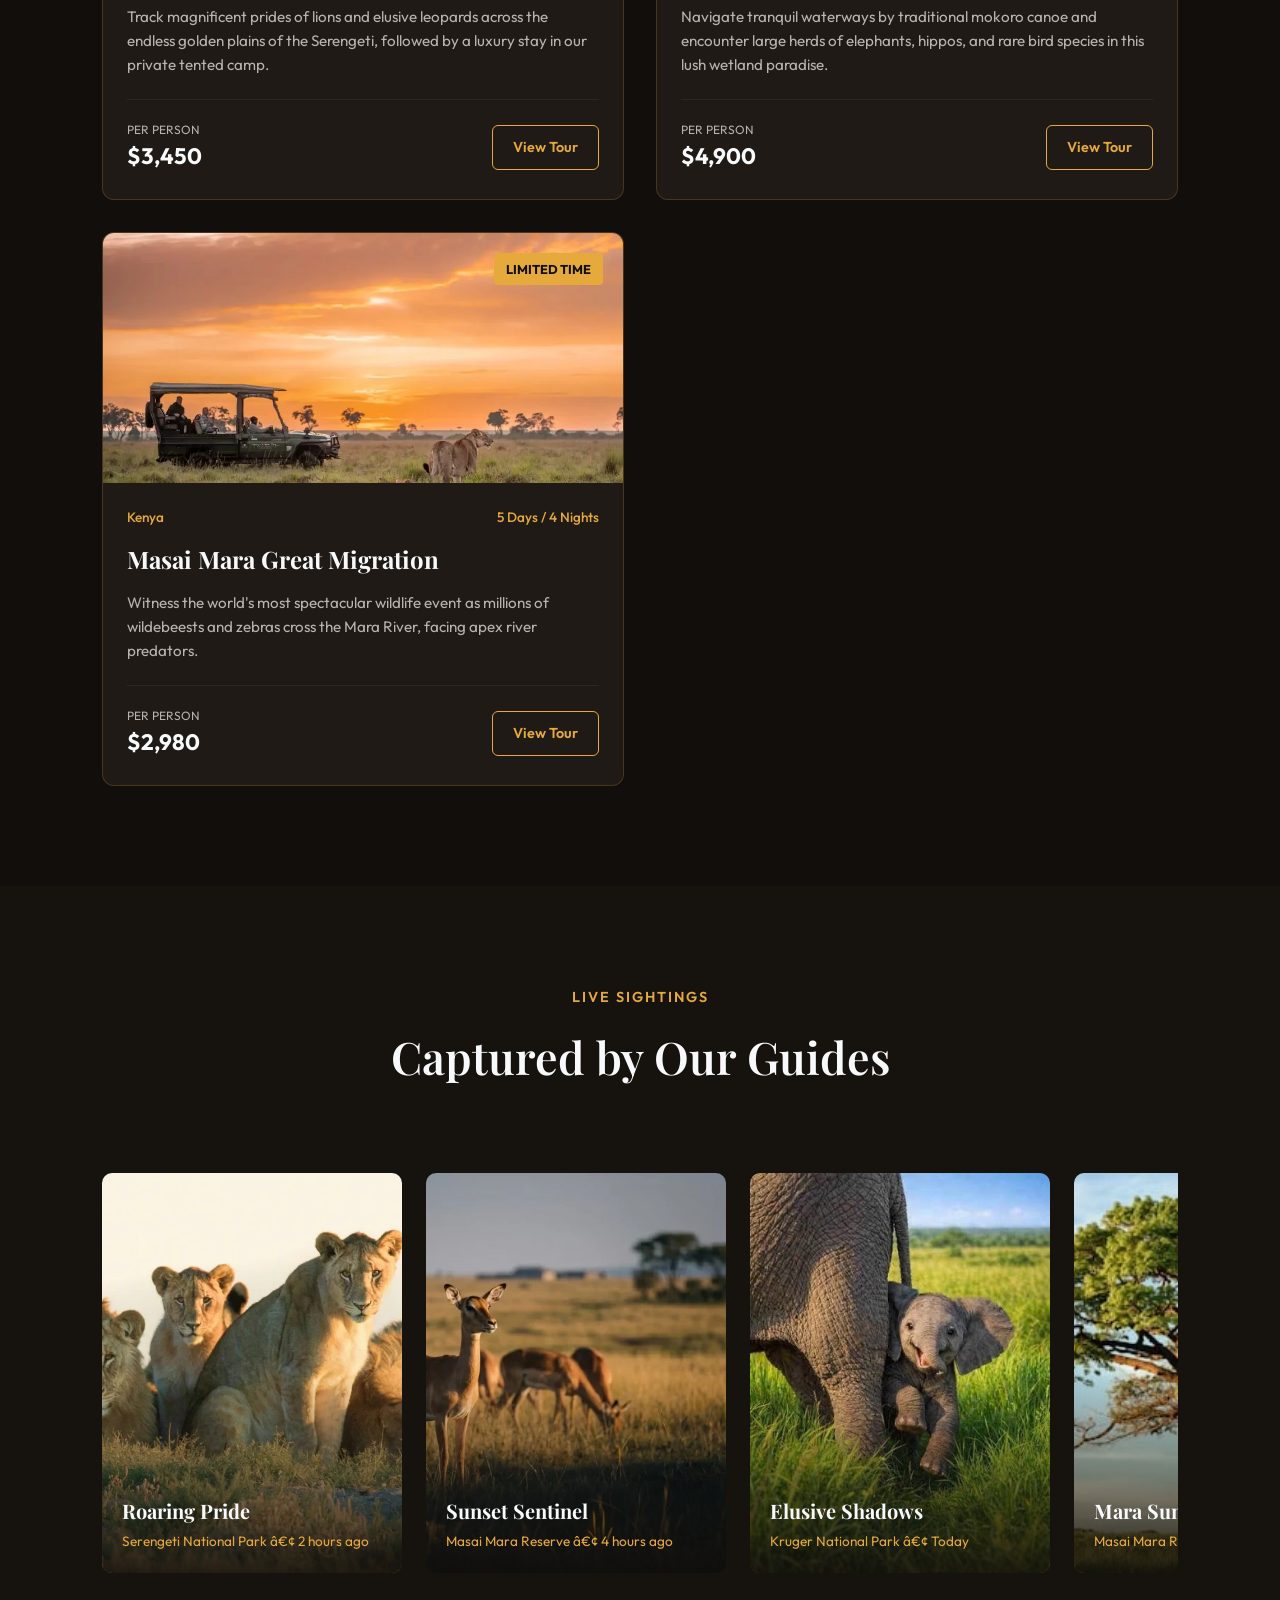
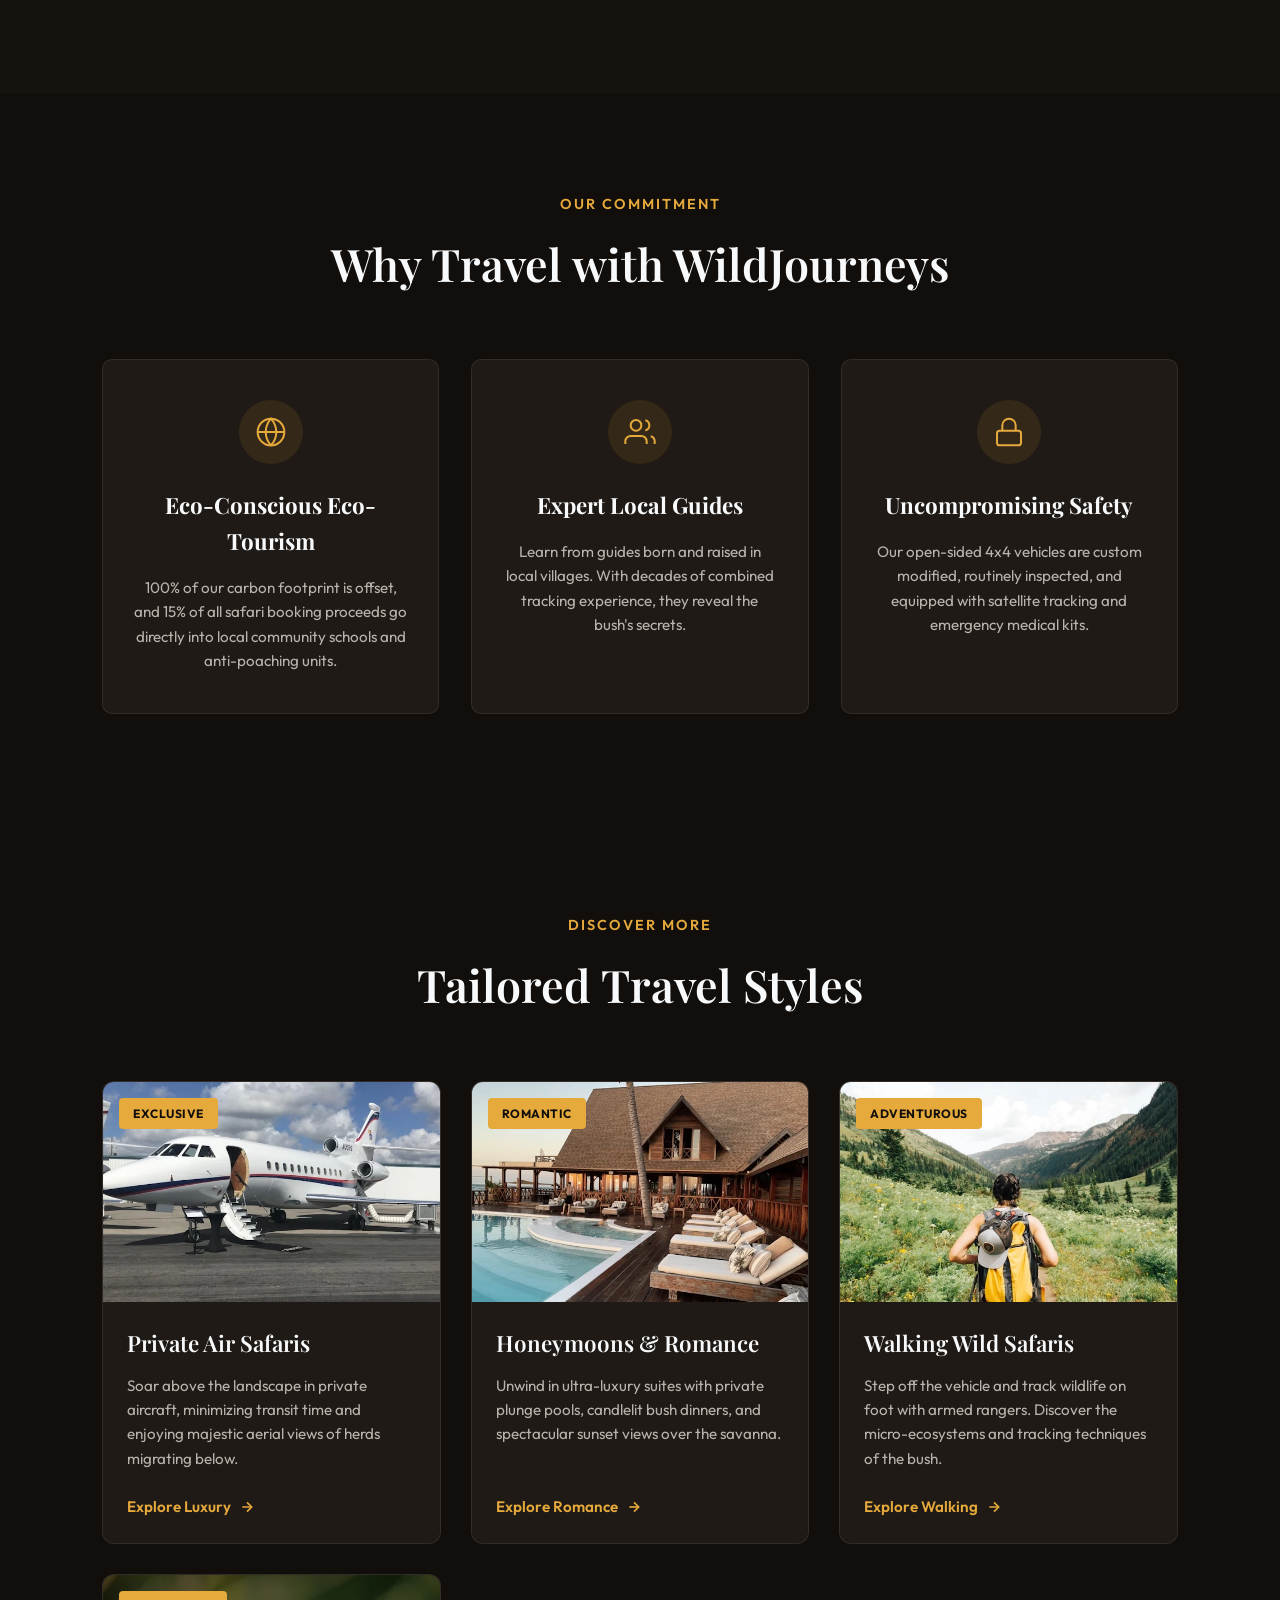
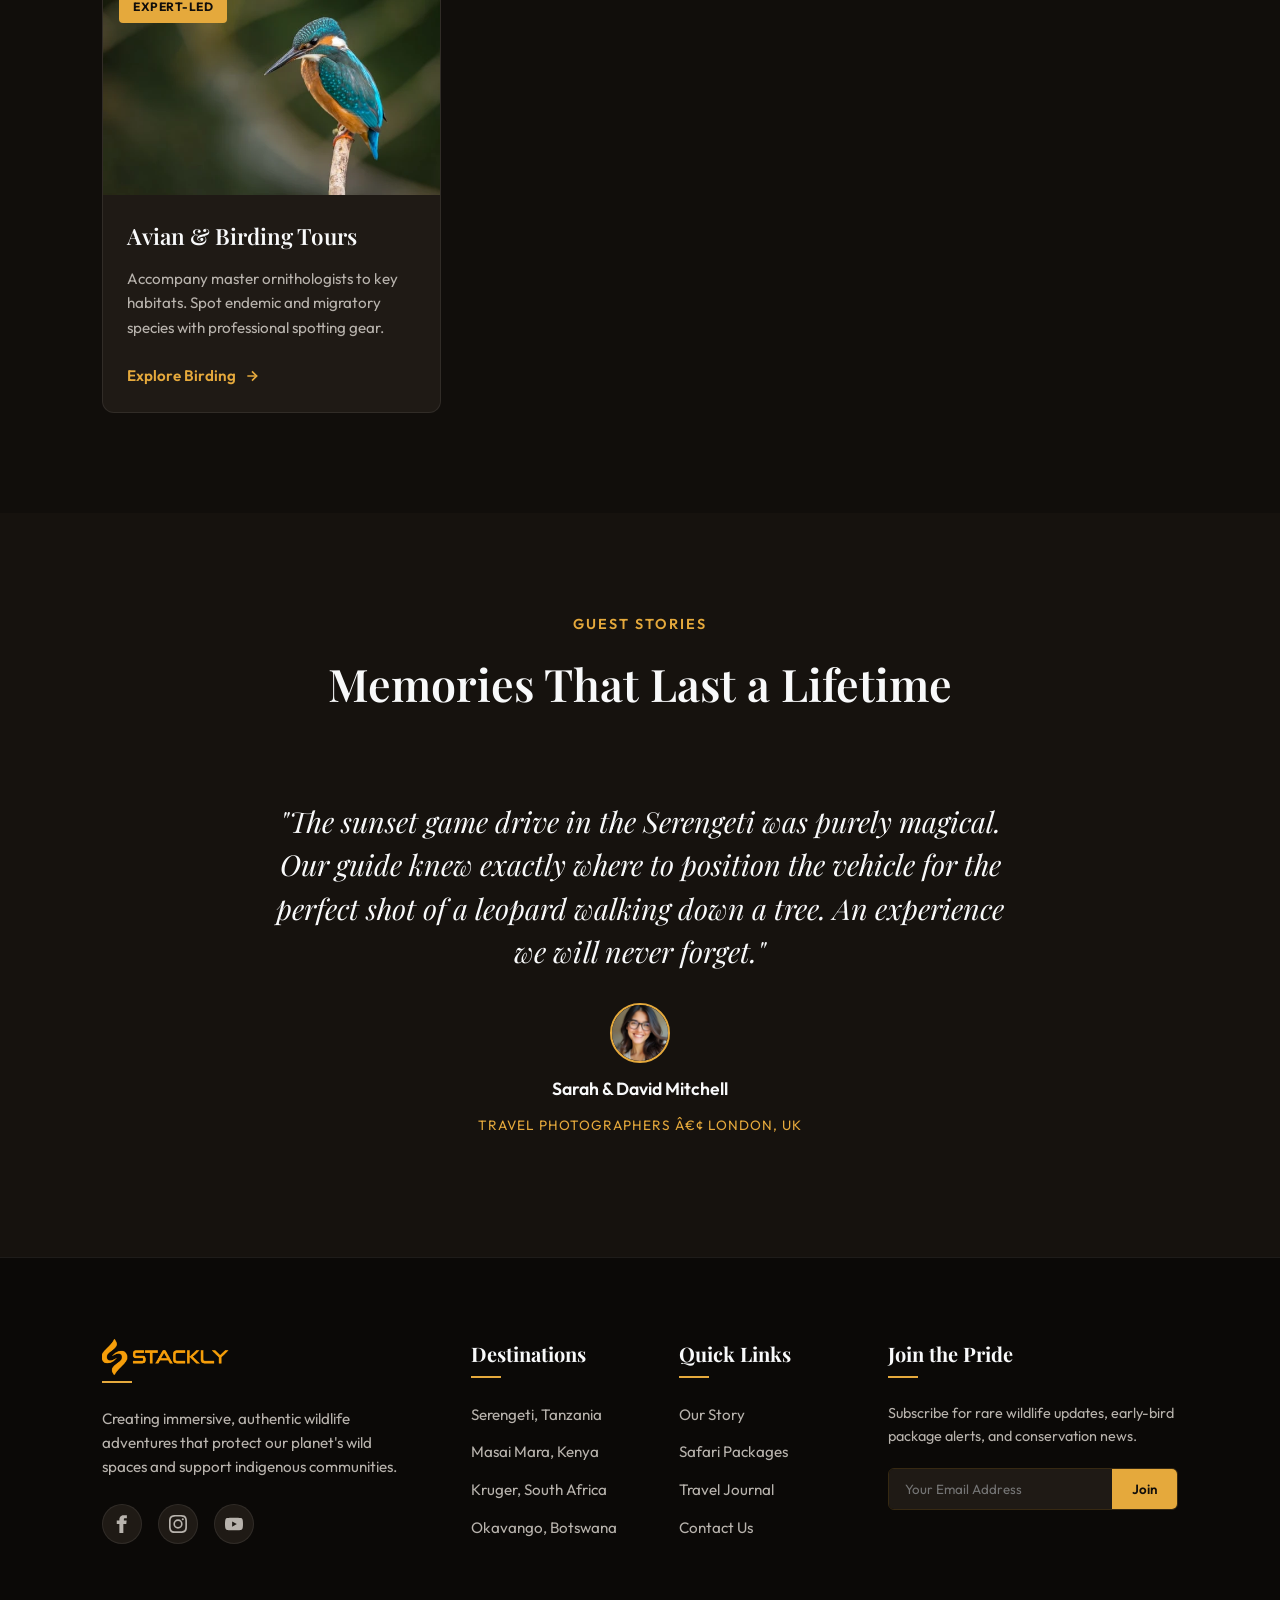
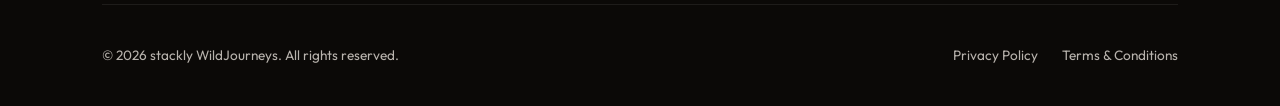
==== commit 61ac34b9: "Add files via upload" ====
--- a/index.html
+++ b/index.html
@@ -352,7 +352,7 @@
     <footer>
         <div class="footer-grid">
             <div class="footer-col brand">
-                <h4>stackly</h4>
+                <h4><img src="assets/logo (2) (3).webp" alt="Logo" style="height: 36px; width: auto; vertical-align: middle;"></h4>
                 <p>Creating immersive, authentic wildlife adventures that protect our planet's wild spaces and support indigenous communities.</p>
                 <div class="social-links">
                     <a href="404.html" aria-label="Facebook">
@@ -408,3 +408,4 @@
 </body>
 </html>
 
+
